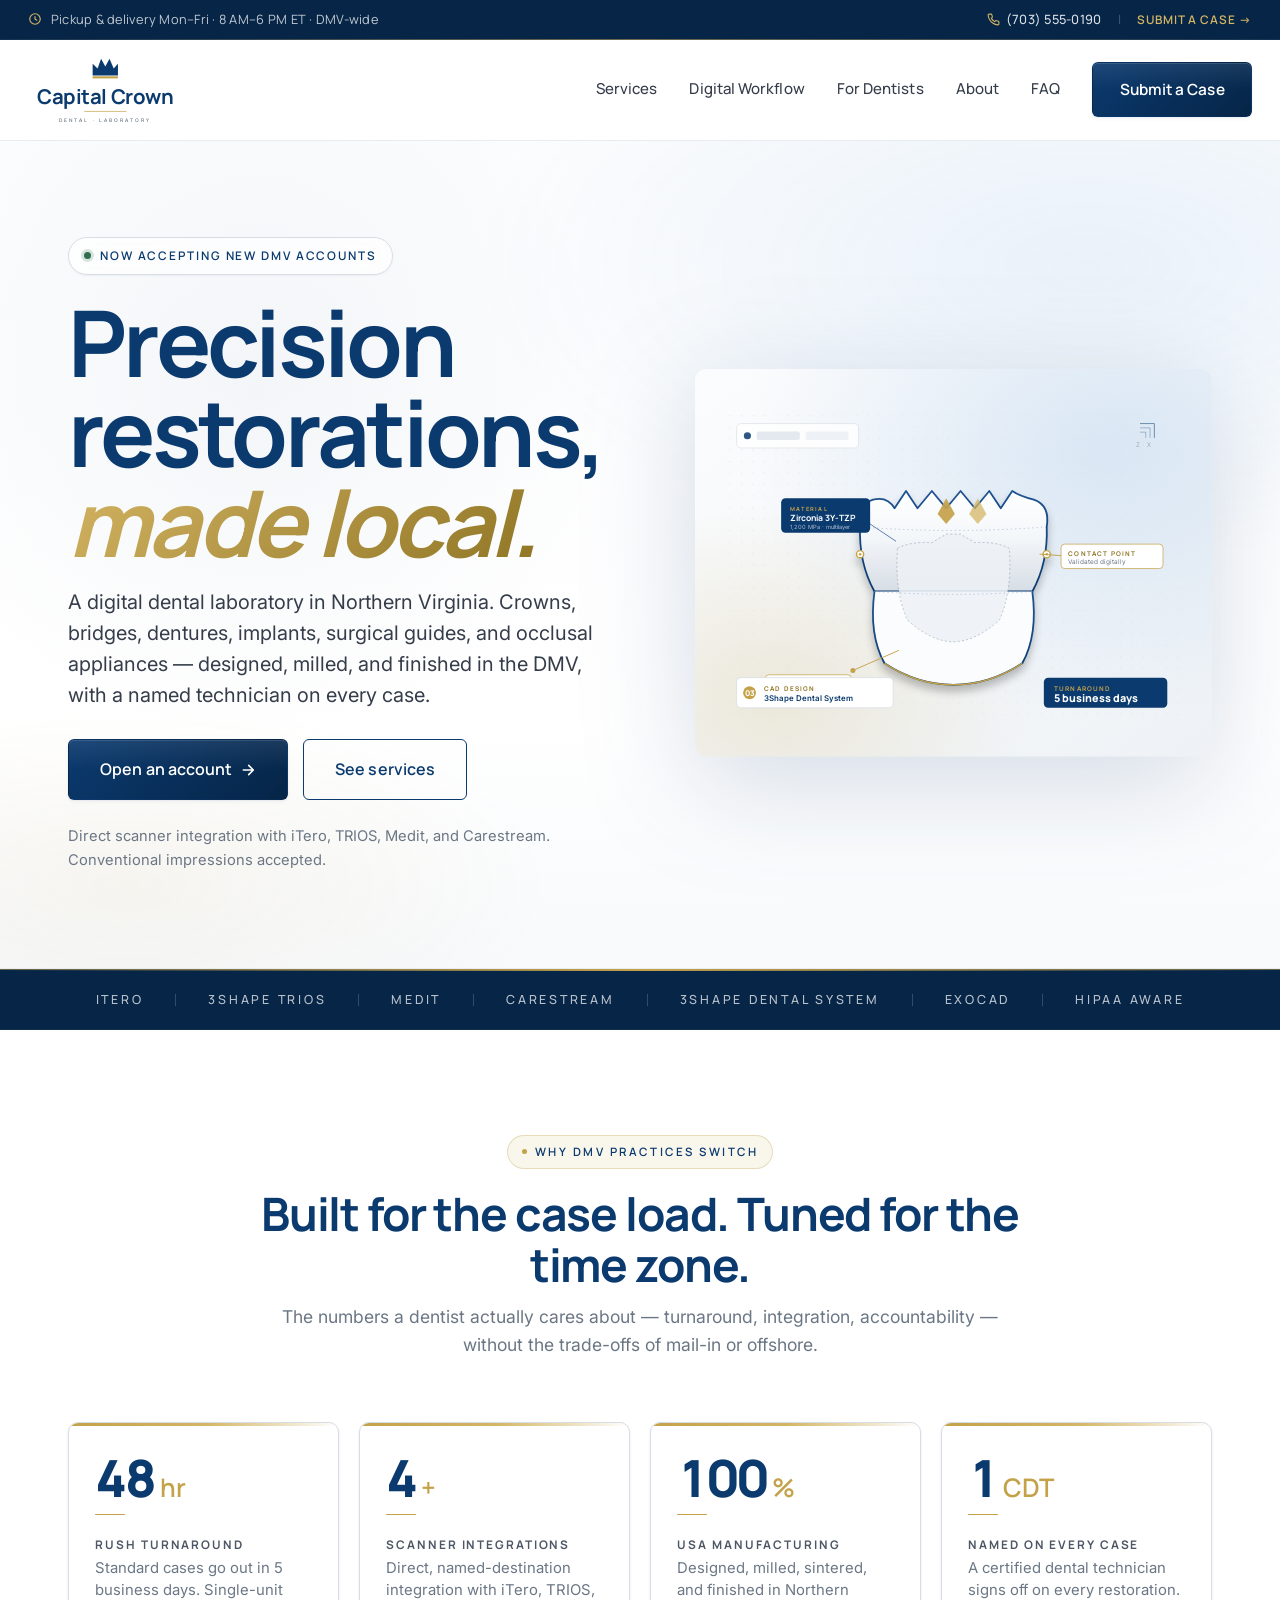
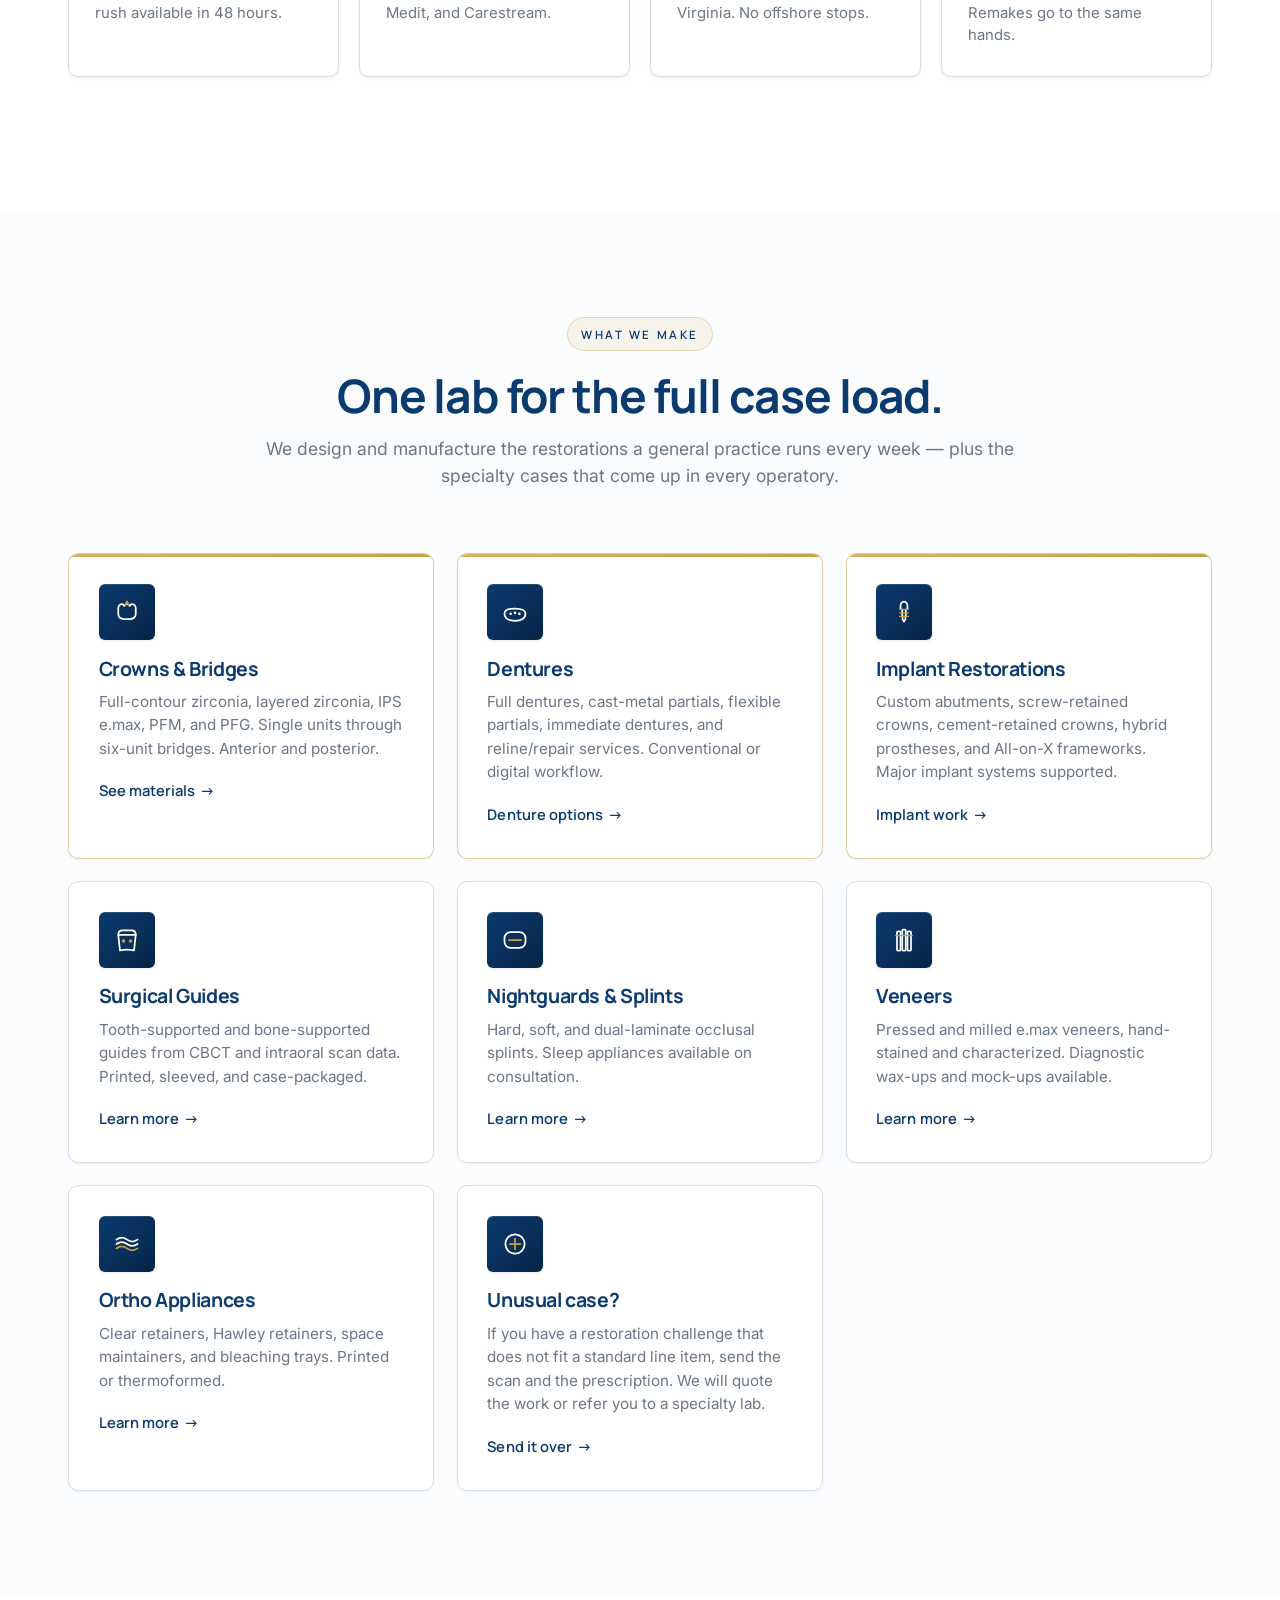
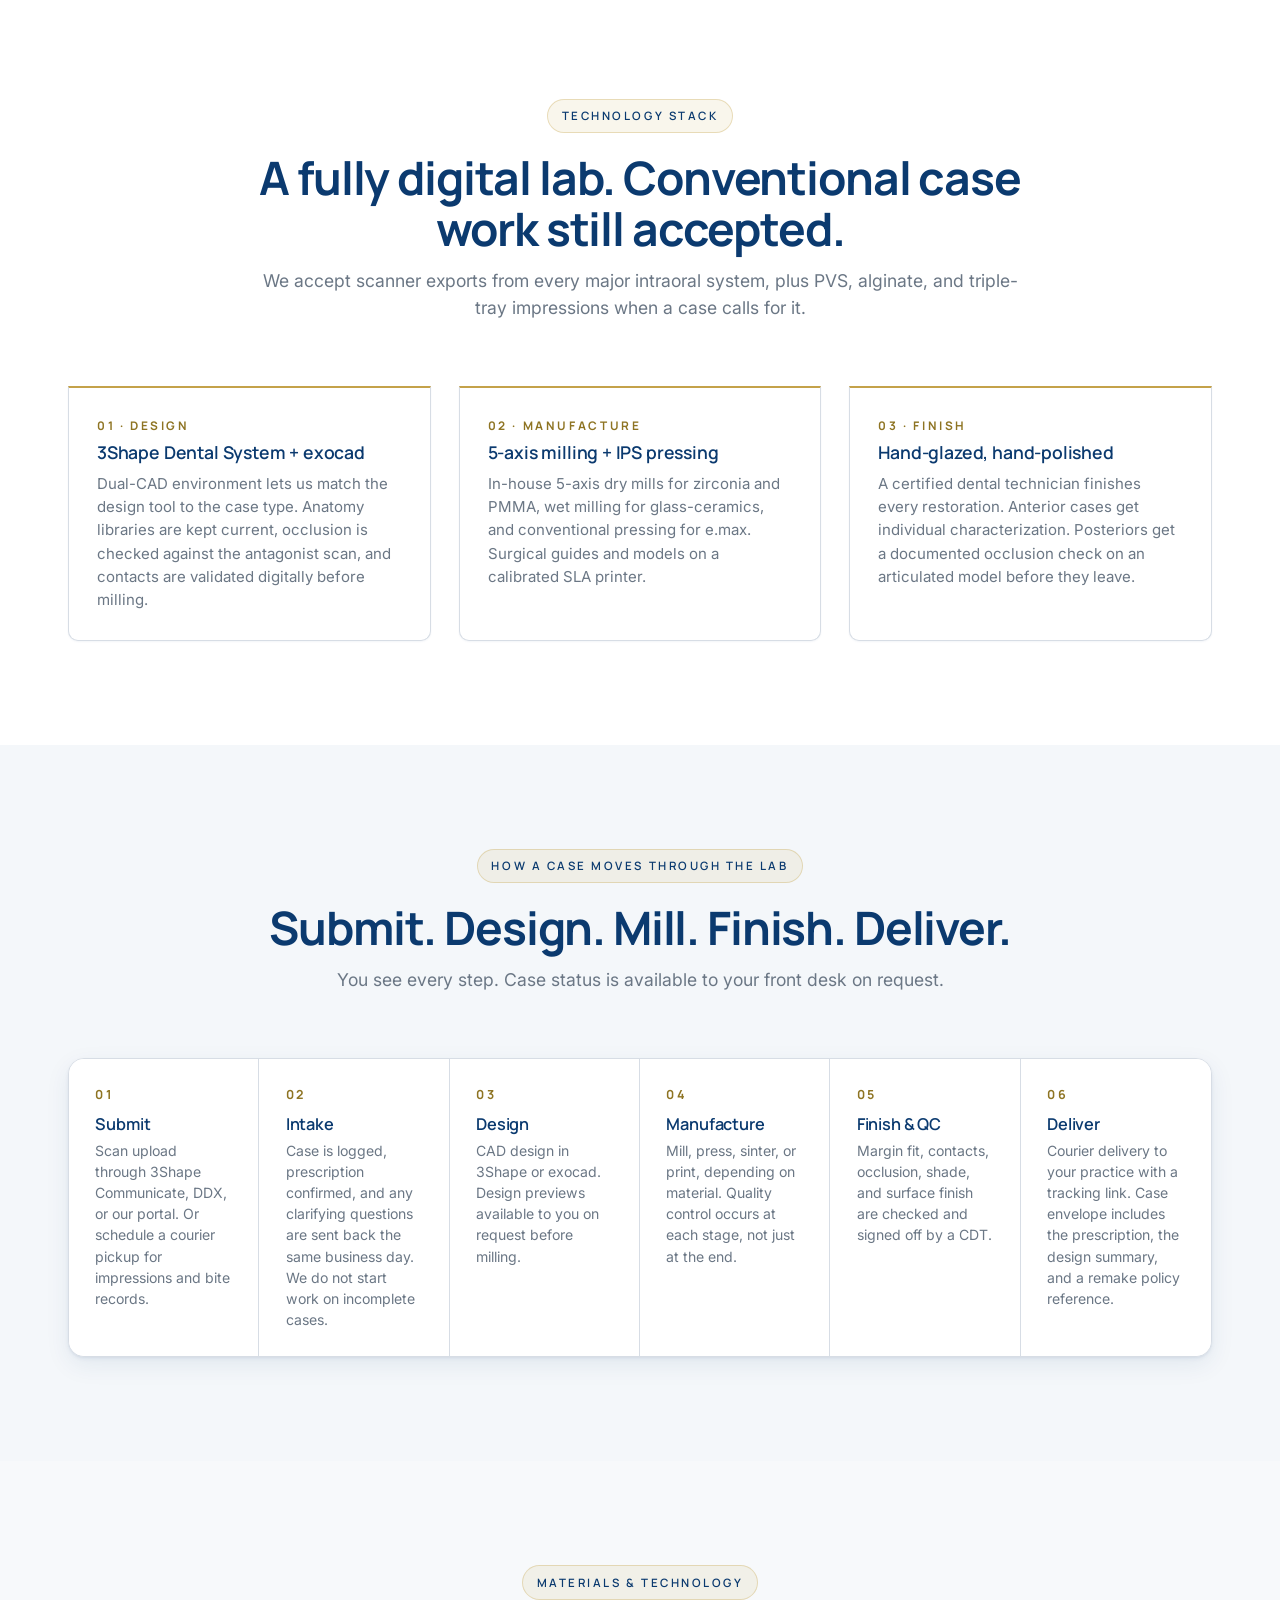
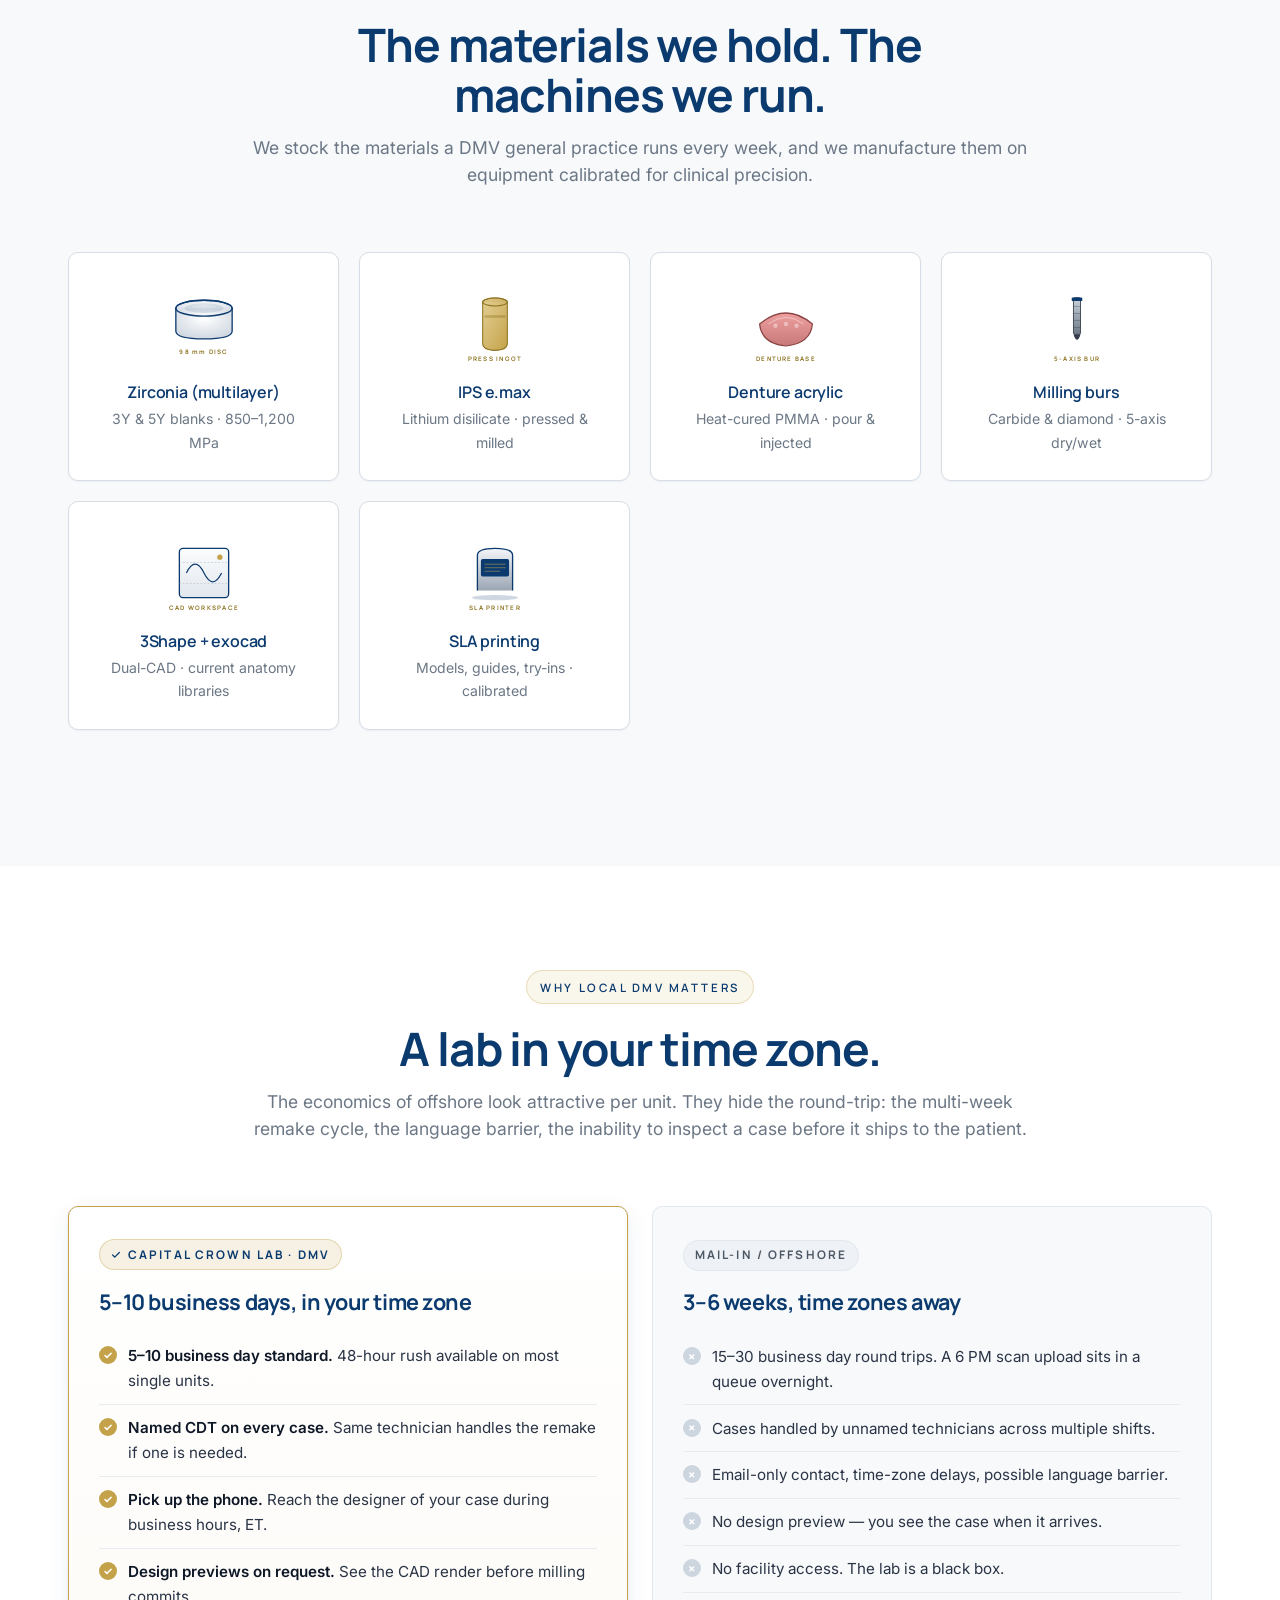
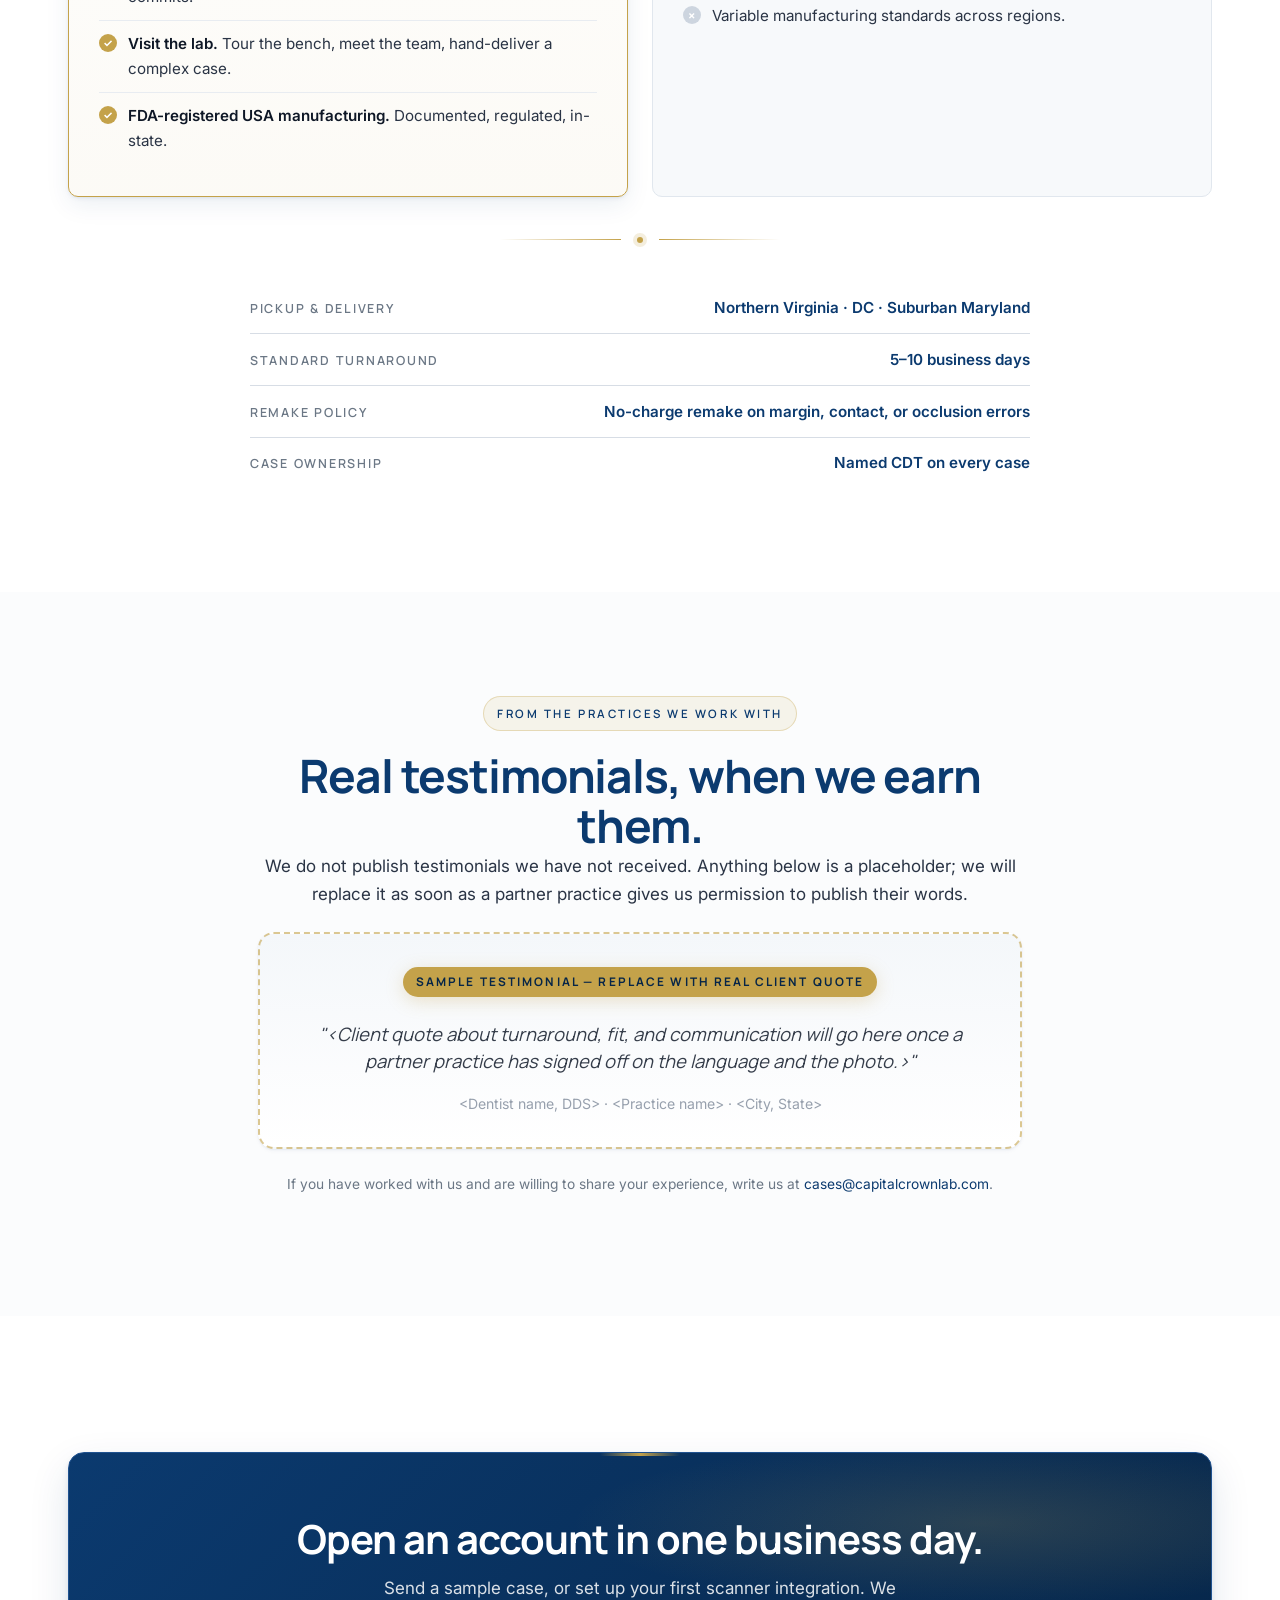
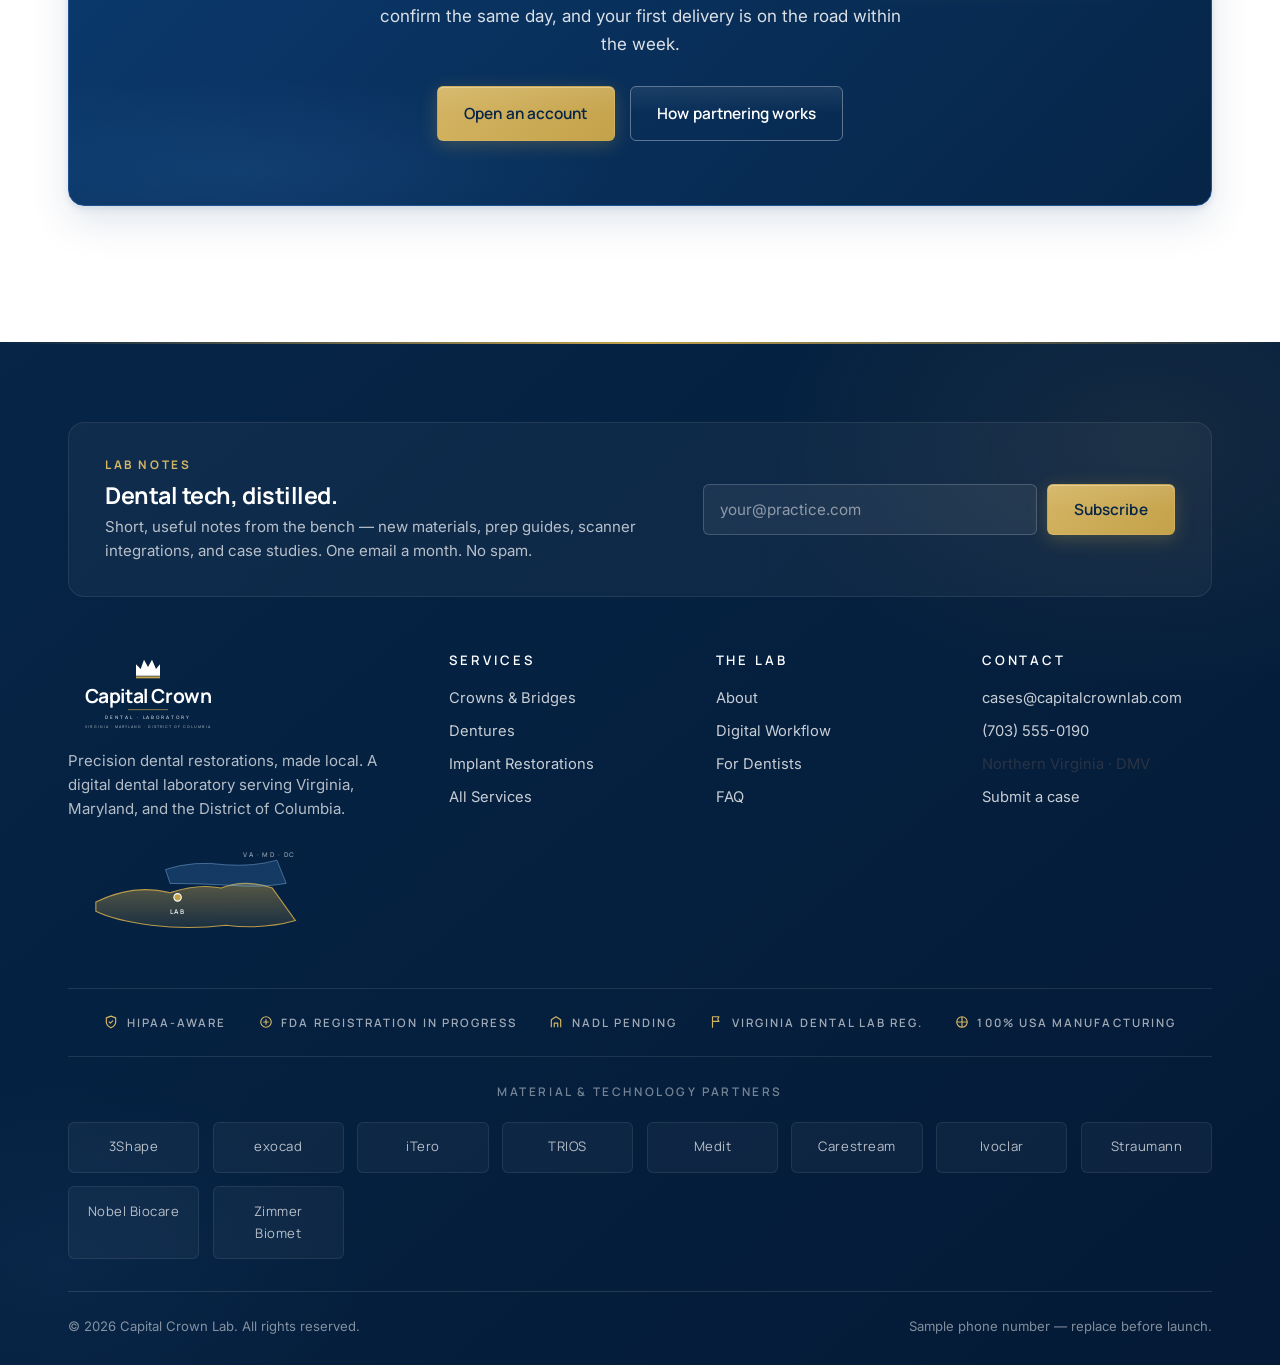
==== index.html @ 7f1afd7e "Add files via upload" ====
<!DOCTYPE html>
<html lang="en">
<head>
  <meta charset="UTF-8" />
  <meta name="viewport" content="width=device-width, initial-scale=1" />
  <title>Capital Crown Lab | Dental Laboratory — Virginia, Maryland, DC</title>
  <meta name="description" content="Capital Crown Lab is a DMV-based digital dental laboratory. Crowns, bridges, dentures, implant restorations, surgical guides, and occlusal appliances for general and specialty practices across Virginia, Maryland, and the District. Local pickup and delivery." />
  <meta name="keywords" content="dental lab Virginia, dental lab Maryland, dental laboratory DC, crown and bridge lab DMV, zirconia crown lab Maryland, dentures lab Virginia, implant restoration lab DC, CAD CAM dental lab Northern Virginia, local dental lab DMV, digital dental lab Bethesda Arlington Alexandria" />
  <meta name="author" content="Capital Crown Lab" />
  <meta name="robots" content="index, follow, max-snippet:-1, max-image-preview:large" />
  <meta name="theme-color" content="#0B3A6F" />
  <link rel="canonical" href="https://capitalcrownlab.com/" />

  <meta property="og:type" content="website" />
  <meta property="og:url" content="https://capitalcrownlab.com/" />
  <meta property="og:site_name" content="Capital Crown Lab" />
  <meta property="og:title" content="Capital Crown Lab — Precision restorations, made local." />
  <meta property="og:description" content="A DMV-based digital dental laboratory for crowns, bridges, dentures, and implant restorations. Direct scanner integration. Local pickup and delivery." />
  <meta property="og:image" content="https://capitalcrownlab.com/images/og-image.jpg" />

  <meta name="twitter:card" content="summary_large_image" />
  <meta name="twitter:title" content="Capital Crown Lab — DMV Digital Dental Laboratory" />
  <meta name="twitter:description" content="Crowns, bridges, dentures, implant restorations. Local pickup and delivery across Virginia, Maryland, and DC." />
  <meta name="twitter:image" content="https://capitalcrownlab.com/images/og-image.jpg" />

  <link rel="icon" type="image/svg+xml" href="data:image/svg+xml,%3Csvg xmlns='http://www.w3.org/2000/svg' viewBox='0 0 64 64'%3E%3Crect width='64' height='64' rx='12' fill='%230B3A6F'/%3E%3Cpath d='M12 44 L12 22 L21 32 L26 12 L32 28 L38 12 L43 32 L52 22 L52 44 Z' fill='%23FFFFFF'/%3E%3Crect x='12' y='46' width='40' height='5' fill='%23C4A24A'/%3E%3C/svg%3E" />

  <link rel="preconnect" href="https://fonts.googleapis.com" />
  <link rel="preconnect" href="https://fonts.gstatic.com" crossorigin />
  <link href="https://fonts.googleapis.com/css2?family=Manrope:wght@500;600;700;800&family=Inter:wght@400;500;600;700&display=swap" rel="stylesheet" />
  <link rel="stylesheet" href="styles.css" />

  <script type="application/ld+json">
  {
    "@context": "https://schema.org",
    "@type": ["MedicalBusiness", "LocalBusiness"],
    "additionalType": "https://schema.org/MedicalBusiness",
    "name": "Capital Crown Lab",
    "alternateName": "Capital Crown Dental Laboratory",
    "image": "https://capitalcrownlab.com/images/logo.png",
    "logo": "https://capitalcrownlab.com/images/logo.png",
    "@id": "https://capitalcrownlab.com/#business",
    "url": "https://capitalcrownlab.com/",
    "telephone": "+1-703-555-0190",
    "email": "cases@capitalcrownlab.com",
    "priceRange": "$$",
    "description": "Capital Crown Lab is a digital dental laboratory serving general and specialty dental practices in Virginia, Maryland, and the District of Columbia. We manufacture crowns, bridges, dentures, implant restorations, surgical guides, and occlusal appliances.",
    "address": {
      "@type": "PostalAddress",
      "addressRegion": "VA",
      "addressLocality": "Northern Virginia",
      "addressCountry": "US"
    },
    "areaServed": [
      { "@type": "State", "name": "Virginia" },
      { "@type": "State", "name": "Maryland" },
      { "@type": "AdministrativeArea", "name": "District of Columbia" }
    ],
    "knowsAbout": [
      "Zirconia crowns","IPS e.max lithium disilicate","PFM crowns","Full dentures","Partial dentures",
      "Implant abutments","Custom implant crowns","Surgical guides","Occlusal splints","Nightguards",
      "Clear retainers","CAD/CAM dental design","Intraoral scanner integration","iTero","TRIOS","Medit","Carestream"
    ]
  }
  </script>
</head>

<body>

<div class="utility-bar">
  <div class="utility-bar-inner">
    <span class="util-left">
      <svg width="14" height="14" viewBox="0 0 24 24" fill="none" aria-hidden="true"><path d="M12 8v4l3 2" stroke="currentColor" stroke-width="2" stroke-linecap="round" stroke-linejoin="round"/><circle cx="12" cy="12" r="9" stroke="currentColor" stroke-width="2"/></svg>
      Pickup &amp; delivery Mon&ndash;Fri &middot; 8 AM&ndash;6 PM ET &middot; DMV-wide
    </span>
    <span class="util-right">
      <a href="tel:+17035550190" class="util-phone" aria-label="Call Capital Crown Lab">
        <svg width="13" height="13" viewBox="0 0 24 24" fill="none" aria-hidden="true"><path d="M22 16.92v3a2 2 0 0 1-2.18 2 19.8 19.8 0 0 1-8.63-3.07 19.5 19.5 0 0 1-6-6 19.8 19.8 0 0 1-3.07-8.67A2 2 0 0 1 4.11 2h3a2 2 0 0 1 2 1.72c.12.95.34 1.88.66 2.78a2 2 0 0 1-.45 2.11L8.09 9.91a16 16 0 0 0 6 6l1.27-1.27a2 2 0 0 1 2.11-.45c.9.32 1.83.54 2.78.66A2 2 0 0 1 22 16.92Z" stroke="currentColor" stroke-width="2" stroke-linecap="round" stroke-linejoin="round"/></svg>
        (703) 555-0190
      </a>
      <span class="util-sep" aria-hidden="true">|</span>
      <a href="contact.html" class="util-cta">Submit a Case &rarr;</a>
    </span>
  </div>
</div>
<header class="site-header" id="site-header">
  <nav class="nav">
    <a href="index.html" class="nav-logo" aria-label="Capital Crown Lab home">
      <svg viewBox="80 18 440 222" aria-hidden="true">
        <g transform="translate(264,32)">
          <path d="M0 56 L0 22 L14 36 L24 8 L36 30 L48 8 L60 36 L72 22 L72 56 Z" fill="#0B3A6F"/>
          <rect x="0" y="58" width="72" height="6" fill="#C4A24A"/>
        </g>
        <text font-family="Manrope, Inter, system-ui, sans-serif" font-weight="700" letter-spacing="-0.02em" fill="#0B3A6F" font-size="58" text-anchor="middle" x="300" y="170">Capital Crown</text>
        <line x1="240" y1="190" x2="360" y2="190" stroke="#C4A24A" stroke-width="2"/>
        <text font-family="Manrope, Inter, system-ui, sans-serif" font-weight="600" letter-spacing="0.42em" fill="#6B7785" font-size="14" text-anchor="middle" x="300" y="220">DENTAL  &middot;  LABORATORY</text>
      </svg>
    </a>
    <button class="nav-toggle" aria-label="Toggle navigation" onclick="document.getElementById('nav-links').classList.toggle('open')">&#9776;</button>
    <div class="nav-links" id="nav-links">
      <a href="services.html">Services</a>
      <a href="digital-workflow.html">Digital Workflow</a>
      <a href="for-dentists.html">For Dentists</a>
      <a href="about.html">About</a>
      <a href="faq.html">FAQ</a>
      <a href="contact.html" class="btn btn-primary">Submit a Case</a>
    </div>
  </nav>
</header>

<!-- =========== HERO =========== -->
<section class="hero">
  <div class="container">
    <div class="hero-grid">
      <div>
        <span class="hero-eyebrow"><span class="dot"></span>NOW ACCEPTING NEW DMV ACCOUNTS</span>
        <h1>Precision restorations, <span class="accent">made local.</span></h1>
        <p class="lede">A digital dental laboratory in Northern Virginia. Crowns, bridges, dentures, implants, surgical guides, and occlusal appliances &mdash; designed, milled, and finished in the DMV, with a named technician on every case.</p>
        <div class="btn-row">
          <a href="contact.html" class="btn btn-primary btn-lg">Open an account
            <svg width="16" height="16" viewBox="0 0 24 24" fill="none" aria-hidden="true"><path d="M5 12h14M13 5l7 7-7 7" stroke="currentColor" stroke-width="2.4" stroke-linecap="round" stroke-linejoin="round"/></svg>
          </a>
          <a href="services.html" class="btn btn-secondary btn-lg">See services</a>
        </div>
        <p class="muted mt-3">Direct scanner integration with iTero, TRIOS, Medit, and Carestream. Conventional impressions accepted.</p>
      </div>
      <div>
        <!-- HERO ILLUSTRATION: stylized dental crown in CAD cross-section -->
        <svg class="hero-illustration" viewBox="0 0 720 540" role="img" aria-label="Digital crown design illustration">
          <defs>
            <linearGradient id="heroBg" x1="0" y1="0" x2="1" y2="1">
              <stop offset="0" stop-color="#FBFCFD"/>
              <stop offset="1" stop-color="#EEF2F6"/>
            </linearGradient>
            <linearGradient id="crownGrad" x1="0" y1="0" x2="0" y2="1">
              <stop offset="0" stop-color="#FFFFFF"/>
              <stop offset="0.45" stop-color="#F4F7FA"/>
              <stop offset="1" stop-color="#D7DDE5"/>
            </linearGradient>
            <linearGradient id="crownEdge" x1="0" y1="0" x2="0" y2="1">
              <stop offset="0" stop-color="#1F5290"/>
              <stop offset="1" stop-color="#0B3A6F"/>
            </linearGradient>
            <linearGradient id="goldRule" x1="0" y1="0" x2="1" y2="0">
              <stop offset="0" stop-color="#C4A24A" stop-opacity="0"/>
              <stop offset="0.3" stop-color="#C4A24A"/>
              <stop offset="0.7" stop-color="#D4B564"/>
              <stop offset="1" stop-color="#C4A24A" stop-opacity="0"/>
            </linearGradient>
            <radialGradient id="bgGlow" cx="0.8" cy="0.2" r="0.7">
              <stop offset="0" stop-color="#4A90D9" stop-opacity="0.16"/>
              <stop offset="1" stop-color="#4A90D9" stop-opacity="0"/>
            </radialGradient>
            <radialGradient id="goldGlow" cx="0.15" cy="0.85" r="0.5">
              <stop offset="0" stop-color="#C4A24A" stop-opacity="0.18"/>
              <stop offset="1" stop-color="#C4A24A" stop-opacity="0"/>
            </radialGradient>
            <pattern id="dotgrid" width="16" height="16" patternUnits="userSpaceOnUse">
              <circle cx="1" cy="1" r="1" fill="#D7DDE5"/>
            </pattern>
            <filter id="softShadow" x="-20%" y="-20%" width="140%" height="140%">
              <feGaussianBlur in="SourceAlpha" stdDeviation="6"/>
              <feOffset dx="0" dy="8" result="offsetblur"/>
              <feComponentTransfer><feFuncA type="linear" slope="0.25"/></feComponentTransfer>
              <feMerge><feMergeNode/><feMergeNode in="SourceGraphic"/></feMerge>
            </filter>
          </defs>

          <!-- background panel -->
          <rect x="0" y="0" width="720" height="540" fill="url(#heroBg)" rx="16"/>
          <rect x="0" y="0" width="720" height="540" fill="url(#bgGlow)" rx="16"/>
          <rect x="0" y="0" width="720" height="540" fill="url(#goldGlow)" rx="16"/>

          <!-- CAD grid backdrop (subtle dot grid in a viewport) -->
          <rect x="40" y="56" width="640" height="428" fill="url(#dotgrid)" opacity="0.55" rx="10"/>

          <!-- top-left tool palette -->
          <g transform="translate(58,76)" opacity="0.85">
            <rect x="0" y="0" width="170" height="34" rx="6" fill="#FFFFFF" stroke="#D7DDE5" stroke-width="1"/>
            <circle cx="15" cy="17" r="5" fill="#0B3A6F"/>
            <rect x="28" y="11" width="60" height="12" rx="3" fill="#E1E7EE"/>
            <rect x="96" y="11" width="60" height="12" rx="3" fill="#EEF2F6"/>
          </g>

          <!-- top-right ruler axes -->
          <g transform="translate(640,76)" opacity="0.6">
            <line x1="0" y1="0" x2="0" y2="20" stroke="#0B3A6F" stroke-width="1.2"/>
            <line x1="-20" y1="0" x2="0" y2="0" stroke="#0B3A6F" stroke-width="1.2"/>
            <line x1="-6" y1="6" x2="-6" y2="20" stroke="#0B3A6F" stroke-width="0.7"/>
            <line x1="-12" y1="12" x2="-12" y2="20" stroke="#0B3A6F" stroke-width="0.7"/>
            <line x1="-6" y1="6" x2="-20" y2="6" stroke="#0B3A6F" stroke-width="0.7"/>
            <line x1="-12" y1="12" x2="-20" y2="12" stroke="#0B3A6F" stroke-width="0.7"/>
            <text x="-26" y="32" font-family="Manrope,Inter,sans-serif" font-size="9" fill="#6B7785" letter-spacing="0.16em">Z &middot; X</text>
          </g>

          <!-- main crown — isometric cross-section -->
          <g transform="translate(360,280)" filter="url(#softShadow)">
            <!-- Crown body — molar in cross-section -->
            <g>
              <!-- Occlusal table (top with cusps) -->
              <path d="M-130 -60 Q-135 -90 -112 -98 Q-92 -103 -82 -86 L-66 -110 L-50 -86 L-30 -110 L-10 -86 L10 -110 L30 -86 L50 -110 L66 -86 L82 -110 Q92 -103 112 -98 Q135 -90 130 -60 Q132 -10 110 30 L-110 30 Q-132 -10 -130 -60 Z"
                    fill="url(#crownGrad)" stroke="url(#crownEdge)" stroke-width="2.5" stroke-linejoin="round"/>
              <!-- Axial walls and pulpal chamber -->
              <path d="M-110 30 Q-118 90 -96 130 Q-50 160 0 160 Q50 160 96 130 Q118 90 110 30"
                    fill="#FBFCFD" stroke="url(#crownEdge)" stroke-width="2.5" stroke-linejoin="round"/>
              <!-- Inner cavity (cement space) -->
              <path d="M-78 -30 Q-82 30 -64 70 Q-30 100 0 100 Q30 100 64 70 Q82 30 78 -30 Q60 -40 30 -38 L10 -50 L-10 -50 L-30 -38 Q-60 -40 -78 -30 Z"
                    fill="#EEF2F6" stroke="#9BA5B4" stroke-width="1" stroke-dasharray="3 3" opacity="0.85"/>
              <!-- gold cusp highlight -->
              <path d="M-22 -78 L-10 -100 L2 -78 L-10 -64 Z" fill="#C4A24A" opacity="0.92"/>
              <path d="M22 -78 L34 -100 L46 -78 L34 -64 Z" fill="#D4B564" opacity="0.75"/>
              <!-- contact-point indicators (left & right) -->
              <circle cx="-130" cy="-22" r="5" fill="#FFFFFF" stroke="#C4A24A" stroke-width="2"/>
              <circle cx="-130" cy="-22" r="1.8" fill="#C4A24A"/>
              <circle cx="130" cy="-22" r="5" fill="#FFFFFF" stroke="#C4A24A" stroke-width="2"/>
              <circle cx="130" cy="-22" r="1.8" fill="#C4A24A"/>
              <!-- margin line (gold, traced around base) -->
              <path d="M-96 130 Q-50 160 0 160 Q50 160 96 130" fill="none" stroke="#C4A24A" stroke-width="2"/>
              <!-- thin internal CAD wireframe -->
              <path d="M-130 -60 Q0 -50 130 -60" fill="none" stroke="#1F5290" stroke-width="0.8" opacity="0.45" stroke-dasharray="2 4"/>
              <path d="M-110 30 Q0 38 110 30" fill="none" stroke="#1F5290" stroke-width="0.8" opacity="0.45" stroke-dasharray="2 4"/>
            </g>
          </g>

          <!-- Annotation: margin line -->
          <g transform="translate(220,420)">
            <line x1="0" y1="0" x2="64" y2="-28" stroke="#C4A24A" stroke-width="1.3"/>
            <circle cx="0" cy="0" r="3.5" fill="#C4A24A"/>
            <rect x="-122" y="6" width="120" height="34" rx="5" fill="#FFFFFF" stroke="#C4A24A" stroke-width="1"/>
            <text x="-112" y="22" font-family="Manrope,Inter,sans-serif" font-size="9" fill="#8E7423" font-weight="700" letter-spacing="0.18em">MARGIN LINE</text>
            <text x="-112" y="34" font-family="Inter,sans-serif" font-size="9" fill="#6B7785">0.5 mm chamfer</text>
          </g>

          <!-- Annotation: contact point -->
          <g transform="translate(510,260)">
            <line x1="0" y1="0" x2="-30" y2="-2" stroke="#C4A24A" stroke-width="1.3"/>
            <rect x="0" y="-16" width="142" height="34" rx="5" fill="#FFFFFF" stroke="#C4A24A" stroke-width="1"/>
            <text x="10" y="0" font-family="Manrope,Inter,sans-serif" font-size="9" fill="#8E7423" font-weight="700" letter-spacing="0.18em">CONTACT POINT</text>
            <text x="10" y="12" font-family="Inter,sans-serif" font-size="9" fill="#6B7785">Validated digitally</text>
          </g>

          <!-- Annotation: material spec -->
          <g transform="translate(120,180)">
            <line x1="100" y1="20" x2="160" y2="60" stroke="#1F5290" stroke-width="1"/>
            <rect x="0" y="0" width="124" height="48" rx="6" fill="#0B3A6F"/>
            <text x="12" y="18" font-family="Manrope,sans-serif" font-size="8" fill="#C4A24A" font-weight="700" letter-spacing="0.22em">MATERIAL</text>
            <text x="12" y="32" font-family="Manrope,sans-serif" font-size="12" fill="#FFFFFF" font-weight="700">Zirconia 3Y-TZP</text>
            <text x="12" y="43" font-family="Inter,sans-serif" font-size="8" fill="rgba(255,255,255,0.65)">1,200 MPa &middot; multilayer</text>
          </g>

          <!-- bottom-left CAD step indicator -->
          <g transform="translate(58,430)">
            <rect x="0" y="0" width="218" height="42" rx="6" fill="#FFFFFF" stroke="#D7DDE5" stroke-width="1"/>
            <circle cx="18" cy="21" r="9" fill="#C4A24A"/>
            <text x="18" y="25" font-family="Manrope,sans-serif" font-size="11" fill="#FFFFFF" font-weight="800" text-anchor="middle">03</text>
            <text x="38" y="18" font-family="Manrope,sans-serif" font-size="9" fill="#8E7423" font-weight="700" letter-spacing="0.18em">CAD DESIGN</text>
            <text x="38" y="32" font-family="Inter,sans-serif" font-size="11" fill="#0B3A6F" font-weight="600">3Shape Dental System</text>
          </g>

          <!-- bottom-right turnaround chip -->
          <g transform="translate(486,430)">
            <rect x="0" y="0" width="172" height="42" rx="6" fill="#0B3A6F"/>
            <text x="14" y="18" font-family="Manrope,sans-serif" font-size="9" fill="#C4A24A" font-weight="700" letter-spacing="0.18em">TURNAROUND</text>
            <text x="14" y="34" font-family="Manrope,sans-serif" font-size="15" fill="#FFFFFF" font-weight="800">5 business days</text>
          </g>

          <!-- top gold rule across hero -->
          <line x1="40" y1="48" x2="680" y2="48" stroke="url(#goldRule)" stroke-width="1.5"/>
        </svg>
      </div>
    </div>
  </div>
</section>

<!-- =========== TRUST BAR (technology stack — not testimonials) =========== -->
<div class="trust-bar">
  <div class="trust-bar-inner">
    <span>iTero</span><span class="divider"></span>
    <span>3Shape TRIOS</span><span class="divider"></span>
    <span>Medit</span><span class="divider"></span>
    <span>Carestream</span><span class="divider"></span>
    <span>3Shape Dental System</span><span class="divider"></span>
    <span>exocad</span><span class="divider"></span>
    <span>HIPAA Aware</span>
  </div>
</div>

<!-- =========== STAT CALLOUTS =========== -->
<section>
  <div class="container">
    <div class="section-head">
      <span class="eyebrow"><span class="dot"></span>Why DMV practices switch</span>
      <h2>Built for the case load. Tuned for the time zone.</h2>
      <p>The numbers a dentist actually cares about &mdash; turnaround, integration, accountability &mdash; without the trade-offs of mail-in or offshore.</p>
    </div>

    <div class="stat-grid">
      <div class="stat-card">
        <span class="stat-num">48<span class="unit">hr</span></span>
        <div class="stat-rule"></div>
        <span class="stat-label">Rush turnaround</span>
        <p>Standard cases go out in 5 business days. Single-unit rush available in 48 hours.</p>
      </div>
      <div class="stat-card">
        <span class="stat-num">4<span class="unit">+</span></span>
        <div class="stat-rule"></div>
        <span class="stat-label">Scanner integrations</span>
        <p>Direct, named-destination integration with iTero, TRIOS, Medit, and Carestream.</p>
      </div>
      <div class="stat-card">
        <span class="stat-num">100<span class="unit">%</span></span>
        <div class="stat-rule"></div>
        <span class="stat-label">USA manufacturing</span>
        <p>Designed, milled, sintered, and finished in Northern Virginia. No offshore stops.</p>
      </div>
      <div class="stat-card">
        <span class="stat-num">1<span class="unit">CDT</span></span>
        <div class="stat-rule"></div>
        <span class="stat-label">Named on every case</span>
        <p>A certified dental technician signs off on every restoration. Remakes go to the same hands.</p>
      </div>
    </div>
  </div>
</section>

<!-- =========== SERVICES PREVIEW =========== -->
<section class="bone">
  <div class="container">
    <div class="section-head">
      <span class="eyebrow">What we make</span>
      <h2>One lab for the full case load.</h2>
      <p>We design and manufacture the restorations a general practice runs every week — plus the specialty cases that come up in every operatory.</p>
    </div>

    <div class="services-grid">
      <article class="service-card featured">
        <div class="service-icon" aria-hidden="true">
          <svg viewBox="0 0 32 32" fill="none"><path d="M6 12c0-3 2-5 4-5 1.5 0 2.3 1 3 2l3-3 3 3c.7-1 1.5-2 3-2 2 0 4 2 4 5v6c0 4-3 6-7 6h-6c-4 0-7-2-7-6v-6Z" stroke="currentColor" stroke-width="2" stroke-linejoin="round"/><path d="M14 8 L16 4 L18 8" stroke="#C4A24A" stroke-width="2" stroke-linecap="round" stroke-linejoin="round"/></svg>
        </div>
        <h3>Crowns &amp; Bridges</h3>
        <p>Full-contour zirconia, layered zirconia, IPS e.max, PFM, and PFG. Single units through six-unit bridges. Anterior and posterior.</p>
        <a href="crowns-bridges.html" class="service-link">See materials <span aria-hidden="true">&rarr;</span></a>
      </article>
      <article class="service-card featured">
        <div class="service-icon" aria-hidden="true">
          <svg viewBox="0 0 32 32" fill="none"><path d="M4 18c0-4 5-6 12-6s12 2 12 6c0 5-5 8-12 8S4 23 4 18Z" stroke="currentColor" stroke-width="2" stroke-linejoin="round"/><circle cx="11" cy="18" r="1.5" fill="currentColor"/><circle cx="16" cy="17" r="1.5" fill="currentColor"/><circle cx="21" cy="18" r="1.5" fill="currentColor"/></svg>
        </div>
        <h3>Dentures</h3>
        <p>Full dentures, cast-metal partials, flexible partials, immediate dentures, and reline/repair services. Conventional or digital workflow.</p>
        <a href="dentures.html" class="service-link">Denture options <span aria-hidden="true">&rarr;</span></a>
      </article>
      <article class="service-card featured">
        <div class="service-icon" aria-hidden="true">
          <svg viewBox="0 0 32 32" fill="none"><path d="M16 4c2 0 4 2 4 5v3l-2 2v6c0 3-1 6-2 7-1-1-2-4-2-7v-6l-2-2V9c0-3 2-5 4-5Z" stroke="currentColor" stroke-width="2" stroke-linejoin="round"/><path d="M11 13h10M11 17h10M11 21h10" stroke="#C4A24A" stroke-width="1.4" stroke-linecap="round"/></svg>
        </div>
        <h3>Implant Restorations</h3>
        <p>Custom abutments, screw-retained crowns, cement-retained crowns, hybrid prostheses, and All-on-X frameworks. Major implant systems supported.</p>
        <a href="implants.html" class="service-link">Implant work <span aria-hidden="true">&rarr;</span></a>
      </article>
      <article class="service-card">
        <div class="service-icon" aria-hidden="true">
          <svg viewBox="0 0 32 32" fill="none"><path d="M6 10h20l-2 18c-4-1-12-1-16 0L6 10Z" stroke="currentColor" stroke-width="2" stroke-linejoin="round"/><circle cx="12" cy="17" r="2" fill="#C4A24A"/><circle cx="20" cy="17" r="2" fill="#C4A24A"/><path d="M6 10c0-3 2-5 5-5h10c3 0 5 2 5 5" stroke="currentColor" stroke-width="2" stroke-linecap="round"/></svg>
        </div>
        <h3>Surgical Guides</h3>
        <p>Tooth-supported and bone-supported guides from CBCT and intraoral scan data. Printed, sleeved, and case-packaged.</p>
        <a href="services.html#guides" class="service-link">Learn more <span aria-hidden="true">&rarr;</span></a>
      </article>
      <article class="service-card">
        <div class="service-icon" aria-hidden="true">
          <svg viewBox="0 0 32 32" fill="none"><path d="M4 14c0-4 3-7 7-7h10c4 0 7 3 7 7v4c0 4-3 7-7 7H11c-4 0-7-3-7-7v-4Z" stroke="currentColor" stroke-width="2"/><path d="M9 16h14" stroke="#C4A24A" stroke-width="2" stroke-linecap="round"/></svg>
        </div>
        <h3>Nightguards &amp; Splints</h3>
        <p>Hard, soft, and dual-laminate occlusal splints. Sleep appliances available on consultation.</p>
        <a href="services.html#splints" class="service-link">Learn more <span aria-hidden="true">&rarr;</span></a>
      </article>
      <article class="service-card">
        <div class="service-icon" aria-hidden="true">
          <svg viewBox="0 0 32 32" fill="none"><rect x="8" y="6" width="4" height="22" rx="1" stroke="currentColor" stroke-width="2"/><rect x="14" y="4" width="4" height="24" rx="1" stroke="currentColor" stroke-width="2"/><rect x="20" y="6" width="4" height="22" rx="1" stroke="currentColor" stroke-width="2"/><line x1="6" y1="11" x2="26" y2="11" stroke="#C4A24A" stroke-width="1.5"/></svg>
        </div>
        <h3>Veneers</h3>
        <p>Pressed and milled e.max veneers, hand-stained and characterized. Diagnostic wax-ups and mock-ups available.</p>
        <a href="services.html#veneers" class="service-link">Learn more <span aria-hidden="true">&rarr;</span></a>
      </article>
      <article class="service-card">
        <div class="service-icon" aria-hidden="true">
          <svg viewBox="0 0 32 32" fill="none"><path d="M4 16c4-3 8-3 12 0s8 3 12 0" stroke="currentColor" stroke-width="2" stroke-linecap="round"/><path d="M4 21c4-3 8-3 12 0s8 3 12 0" stroke="#C4A24A" stroke-width="2" stroke-linecap="round"/><path d="M4 11c4-3 8-3 12 0s8 3 12 0" stroke="currentColor" stroke-width="2" stroke-linecap="round"/></svg>
        </div>
        <h3>Ortho Appliances</h3>
        <p>Clear retainers, Hawley retainers, space maintainers, and bleaching trays. Printed or thermoformed.</p>
        <a href="services.html#ortho" class="service-link">Learn more <span aria-hidden="true">&rarr;</span></a>
      </article>
      <article class="service-card">
        <div class="service-icon" aria-hidden="true">
          <svg viewBox="0 0 32 32" fill="none"><circle cx="16" cy="16" r="11" stroke="currentColor" stroke-width="2"/><path d="M16 10v12M10 16h12" stroke="#C4A24A" stroke-width="2" stroke-linecap="round"/></svg>
        </div>
        <h3>Unusual case?</h3>
        <p>If you have a restoration challenge that does not fit a standard line item, send the scan and the prescription. We will quote the work or refer you to a specialty lab.</p>
        <a href="contact.html" class="service-link">Send it over <span aria-hidden="true">&rarr;</span></a>
      </article>
    </div>
  </div>
</section>

<!-- =========== TECHNOLOGY =========== -->
<section>
  <div class="container">
    <div class="section-head">
      <span class="eyebrow">Technology stack</span>
      <h2>A fully digital lab. Conventional case work still accepted.</h2>
      <p>We accept scanner exports from every major intraoral system, plus PVS, alginate, and triple-tray impressions when a case calls for it.</p>
    </div>

    <div class="grid-3">
      <div class="feature-card">
        <span class="num">01 · DESIGN</span>
        <h4>3Shape Dental System + exocad</h4>
        <p>Dual-CAD environment lets us match the design tool to the case type. Anatomy libraries are kept current, occlusion is checked against the antagonist scan, and contacts are validated digitally before milling.</p>
      </div>
      <div class="feature-card">
        <span class="num">02 · MANUFACTURE</span>
        <h4>5-axis milling + IPS pressing</h4>
        <p>In-house 5-axis dry mills for zirconia and PMMA, wet milling for glass-ceramics, and conventional pressing for e.max. Surgical guides and models on a calibrated SLA printer.</p>
      </div>
      <div class="feature-card">
        <span class="num">03 · FINISH</span>
        <h4>Hand-glazed, hand-polished</h4>
        <p>A certified dental technician finishes every restoration. Anterior cases get individual characterization. Posteriors get a documented occlusion check on an articulated model before they leave.</p>
      </div>
    </div>
  </div>
</section>

<!-- =========== WORKFLOW =========== -->
<section class="mist">
  <div class="container">
    <div class="section-head">
      <span class="eyebrow">How a case moves through the lab</span>
      <h2>Submit. Design. Mill. Finish. Deliver.</h2>
      <p>You see every step. Case status is available to your front desk on request.</p>
    </div>

    <div class="workflow">
      <div class="workflow-step">
        <div class="step-num">01</div>
        <h4>Submit</h4>
        <p>Scan upload through 3Shape Communicate, DDX, or our portal. Or schedule a courier pickup for impressions and bite records.</p>
      </div>
      <div class="workflow-step">
        <div class="step-num">02</div>
        <h4>Intake</h4>
        <p>Case is logged, prescription confirmed, and any clarifying questions are sent back the same business day. We do not start work on incomplete cases.</p>
      </div>
      <div class="workflow-step">
        <div class="step-num">03</div>
        <h4>Design</h4>
        <p>CAD design in 3Shape or exocad. Design previews available to you on request before milling.</p>
      </div>
      <div class="workflow-step">
        <div class="step-num">04</div>
        <h4>Manufacture</h4>
        <p>Mill, press, sinter, or print, depending on material. Quality control occurs at each stage, not just at the end.</p>
      </div>
      <div class="workflow-step">
        <div class="step-num">05</div>
        <h4>Finish & QC</h4>
        <p>Margin fit, contacts, occlusion, shade, and surface finish are checked and signed off by a CDT.</p>
      </div>
      <div class="workflow-step">
        <div class="step-num">06</div>
        <h4>Deliver</h4>
        <p>Courier delivery to your practice with a tracking link. Case envelope includes the prescription, the design summary, and a remake policy reference.</p>
      </div>
    </div>
  </div>
</section>

<!-- =========== MATERIALS / TECHNOLOGY SHOWCASE =========== -->
<section class="gray">
  <div class="container">
    <div class="section-head">
      <span class="eyebrow">Materials &amp; technology</span>
      <h2>The materials we hold. The machines we run.</h2>
      <p>We stock the materials a DMV general practice runs every week, and we manufacture them on equipment calibrated for clinical precision.</p>
    </div>

    <div class="material-grid">
      <div class="material-card">
        <svg viewBox="0 0 100 100" aria-hidden="true">
          <defs>
            <radialGradient id="m1" cx="0.5" cy="0.35" r="0.7"><stop offset="0" stop-color="#FFFFFF"/><stop offset="1" stop-color="#CDD5DF"/></radialGradient>
          </defs>
          <ellipse cx="50" cy="32" rx="32" ry="9" fill="url(#m1)" stroke="#0B3A6F" stroke-width="1.5"/>
          <path d="M18 32 V58 Q18 67 50 67 Q82 67 82 58 V32" fill="url(#m1)" stroke="#0B3A6F" stroke-width="1.5"/>
          <ellipse cx="50" cy="32" rx="32" ry="9" fill="none" stroke="#0B3A6F" stroke-width="1.5"/>
          <ellipse cx="50" cy="32" rx="22" ry="5.5" fill="#0B3A6F" opacity="0.12"/>
          <text x="50" y="84" font-family="Manrope,sans-serif" font-size="7" font-weight="700" fill="#8E7423" text-anchor="middle" letter-spacing="0.2em">98 mm DISC</text>
        </svg>
        <h4>Zirconia (multilayer)</h4>
        <p>3Y &amp; 5Y blanks &middot; 850&ndash;1,200 MPa</p>
      </div>

      <div class="material-card">
        <svg viewBox="0 0 100 100" aria-hidden="true">
          <defs>
            <linearGradient id="m2" x1="0" y1="0" x2="1" y2="1"><stop offset="0" stop-color="#E2CE92"/><stop offset="1" stop-color="#C4A24A"/></linearGradient>
          </defs>
          <ellipse cx="50" cy="25" rx="14" ry="4.5" fill="url(#m2)" stroke="#8E7423" stroke-width="1.2"/>
          <path d="M36 25 V72 Q36 80 50 80 Q64 80 64 72 V25" fill="url(#m2)" stroke="#8E7423" stroke-width="1.2"/>
          <ellipse cx="50" cy="25" rx="14" ry="4.5" fill="none" stroke="#8E7423" stroke-width="1.2"/>
          <rect x="38" y="40" width="24" height="3" fill="#8E7423" opacity="0.4" rx="1"/>
          <text x="50" y="92" font-family="Manrope,sans-serif" font-size="7" font-weight="700" fill="#8E7423" text-anchor="middle" letter-spacing="0.2em">PRESS INGOT</text>
        </svg>
        <h4>IPS e.max</h4>
        <p>Lithium disilicate &middot; pressed &amp; milled</p>
      </div>

      <div class="material-card">
        <svg viewBox="0 0 100 100" aria-hidden="true">
          <defs>
            <linearGradient id="m3" x1="0" y1="0" x2="0" y2="1"><stop offset="0" stop-color="#EE9F9F"/><stop offset="1" stop-color="#C77878"/></linearGradient>
          </defs>
          <path d="M20 50 Q50 25 80 50 Q78 72 50 75 Q22 72 20 50 Z" fill="url(#m3)" stroke="#8B4444" stroke-width="1.4"/>
          <path d="M30 50 Q50 35 70 50" fill="none" stroke="#FFFFFF" stroke-width="0.8" opacity="0.6"/>
          <circle cx="38" cy="52" r="2.5" fill="#FFFFFF" opacity="0.4"/>
          <circle cx="50" cy="50" r="2.5" fill="#FFFFFF" opacity="0.4"/>
          <circle cx="62" cy="52" r="2.5" fill="#FFFFFF" opacity="0.4"/>
          <text x="50" y="92" font-family="Manrope,sans-serif" font-size="7" font-weight="700" fill="#8E7423" text-anchor="middle" letter-spacing="0.2em">DENTURE BASE</text>
        </svg>
        <h4>Denture acrylic</h4>
        <p>Heat-cured PMMA &middot; pour &amp; injected</p>
      </div>

      <div class="material-card">
        <svg viewBox="0 0 100 100" aria-hidden="true">
          <defs>
            <linearGradient id="m4" x1="0" y1="0" x2="0" y2="1"><stop offset="0" stop-color="#CDD5DF"/><stop offset="1" stop-color="#6B7785"/></linearGradient>
          </defs>
          <g transform="translate(50,52)">
            <rect x="-4" y="-32" width="8" height="42" rx="2" fill="url(#m4)" stroke="#353D4A" stroke-width="1"/>
            <path d="M-4 10 Q0 22 4 10 Z" fill="#353D4A"/>
            <rect x="-6" y="-32" width="12" height="4" rx="1" fill="#0B3A6F"/>
            <line x1="-4" y1="-22" x2="4" y2="-22" stroke="#353D4A" stroke-width="0.4"/>
            <line x1="-4" y1="-14" x2="4" y2="-14" stroke="#353D4A" stroke-width="0.4"/>
            <line x1="-4" y1="-6" x2="4" y2="-6" stroke="#353D4A" stroke-width="0.4"/>
            <line x1="-4" y1="2" x2="4" y2="2" stroke="#353D4A" stroke-width="0.4"/>
          </g>
          <text x="50" y="92" font-family="Manrope,sans-serif" font-size="7" font-weight="700" fill="#8E7423" text-anchor="middle" letter-spacing="0.2em">5-AXIS BUR</text>
        </svg>
        <h4>Milling burs</h4>
        <p>Carbide &amp; diamond &middot; 5-axis dry/wet</p>
      </div>

      <div class="material-card">
        <svg viewBox="0 0 100 100" aria-hidden="true">
          <defs>
            <linearGradient id="m5" x1="0" y1="0" x2="0" y2="1"><stop offset="0" stop-color="#FBFCFD"/><stop offset="1" stop-color="#E1E7EE"/></linearGradient>
          </defs>
          <rect x="22" y="22" width="56" height="56" rx="4" fill="url(#m5)" stroke="#0B3A6F" stroke-width="1.5"/>
          <path d="M30 50 Q40 30 50 50 Q60 70 70 50" fill="none" stroke="#0B3A6F" stroke-width="1.4"/>
          <line x1="22" y1="38" x2="78" y2="38" stroke="#9BA5B4" stroke-width="0.5" stroke-dasharray="2 2"/>
          <line x1="22" y1="62" x2="78" y2="62" stroke="#9BA5B4" stroke-width="0.5" stroke-dasharray="2 2"/>
          <circle cx="68" cy="32" r="3" fill="#C4A24A"/>
          <text x="50" y="92" font-family="Manrope,sans-serif" font-size="7" font-weight="700" fill="#8E7423" text-anchor="middle" letter-spacing="0.2em">CAD WORKSPACE</text>
        </svg>
        <h4>3Shape + exocad</h4>
        <p>Dual-CAD &middot; current anatomy libraries</p>
      </div>

      <div class="material-card">
        <svg viewBox="0 0 100 100" aria-hidden="true">
          <defs>
            <linearGradient id="m6" x1="0" y1="0" x2="0" y2="1"><stop offset="0" stop-color="#F4F7FA"/><stop offset="1" stop-color="#9BA5B4"/></linearGradient>
          </defs>
          <ellipse cx="50" cy="78" rx="26" ry="3" fill="#0B3A6F" opacity="0.2"/>
          <path d="M30 70 L30 30 Q30 22 50 22 Q70 22 70 30 L70 70" fill="url(#m6)" stroke="#0B3A6F" stroke-width="1.5"/>
          <rect x="34" y="34" width="32" height="20" rx="2" fill="#0B3A6F"/>
          <line x1="38" y1="40" x2="62" y2="40" stroke="#C4A24A" stroke-width="0.6"/>
          <line x1="38" y1="44" x2="62" y2="44" stroke="#C4A24A" stroke-width="0.6"/>
          <line x1="38" y1="48" x2="56" y2="48" stroke="#C4A24A" stroke-width="0.6"/>
          <text x="50" y="92" font-family="Manrope,sans-serif" font-size="7" font-weight="700" fill="#8E7423" text-anchor="middle" letter-spacing="0.2em">SLA PRINTER</text>
        </svg>
        <h4>SLA printing</h4>
        <p>Models, guides, try-ins &middot; calibrated</p>
      </div>
    </div>
  </div>
</section>

<!-- =========== WHY LOCAL DMV =========== -->
<section>
  <div class="container">
    <div class="section-head">
      <span class="eyebrow">Why local DMV matters</span>
      <h2>A lab in your time zone.</h2>
      <p>The economics of offshore look attractive per unit. They hide the round-trip: the multi-week remake cycle, the language barrier, the inability to inspect a case before it ships to the patient.</p>
    </div>

    <div class="compare-grid">
      <div class="compare-card local">
        <span class="compare-label"><svg width="10" height="10" viewBox="0 0 24 24" fill="none" aria-hidden="true"><path d="M20 6 9 17l-5-5" stroke="currentColor" stroke-width="3" stroke-linecap="round" stroke-linejoin="round"/></svg>Capital Crown Lab &middot; DMV</span>
        <h3>5&ndash;10 business days, in your time zone</h3>
        <ul class="compare-list">
          <li><span class="check">&#10003;</span><span><strong>5&ndash;10 business day standard.</strong> 48-hour rush available on most single units.</span></li>
          <li><span class="check">&#10003;</span><span><strong>Named CDT on every case.</strong> Same technician handles the remake if one is needed.</span></li>
          <li><span class="check">&#10003;</span><span><strong>Pick up the phone.</strong> Reach the designer of your case during business hours, ET.</span></li>
          <li><span class="check">&#10003;</span><span><strong>Design previews on request.</strong> See the CAD render before milling commits.</span></li>
          <li><span class="check">&#10003;</span><span><strong>Visit the lab.</strong> Tour the bench, meet the team, hand-deliver a complex case.</span></li>
          <li><span class="check">&#10003;</span><span><strong>FDA-registered USA manufacturing.</strong> Documented, regulated, in-state.</span></li>
        </ul>
      </div>

      <div class="compare-card offshore">
        <span class="compare-label">Mail-in / offshore</span>
        <h3>3&ndash;6 weeks, time zones away</h3>
        <ul class="compare-list">
          <li><span class="check">&times;</span><span>15&ndash;30 business day round trips. A 6 PM scan upload sits in a queue overnight.</span></li>
          <li><span class="check">&times;</span><span>Cases handled by unnamed technicians across multiple shifts.</span></li>
          <li><span class="check">&times;</span><span>Email-only contact, time-zone delays, possible language barrier.</span></li>
          <li><span class="check">&times;</span><span>No design preview &mdash; you see the case when it arrives.</span></li>
          <li><span class="check">&times;</span><span>No facility access. The lab is a black box.</span></li>
          <li><span class="check">&times;</span><span>Variable manufacturing standards across regions.</span></li>
        </ul>
      </div>
    </div>

    <div class="ornament" aria-hidden="true"><span class="dot"></span></div>

    <ul class="spec-list" style="max-width:780px; margin:0 auto;">
      <li><span class="label">Pickup &amp; delivery</span><span class="value">Northern Virginia &middot; DC &middot; Suburban Maryland</span></li>
      <li><span class="label">Standard turnaround</span><span class="value">5&ndash;10 business days</span></li>
      <li><span class="label">Remake policy</span><span class="value">No-charge remake on margin, contact, or occlusion errors</span></li>
      <li><span class="label">Case ownership</span><span class="value">Named CDT on every case</span></li>
    </ul>
  </div>
</section>

<!-- =========== TESTIMONIAL PLACEHOLDER =========== -->
<section class="bone">
  <div class="container container-narrow text-center">
    <span class="eyebrow">From the practices we work with</span>
    <h2>Real testimonials, when we earn them.</h2>
    <p>We do not publish testimonials we have not received. Anything below is a placeholder; we will replace it as soon as a partner practice gives us permission to publish their words.</p>

    <div class="testimonial-placeholder mt-3">
      <span class="tag">Sample testimonial — replace with real client quote</span>
      <blockquote>"&lt;Client quote about turnaround, fit, and communication will go here once a partner practice has signed off on the language and the photo.&gt;"</blockquote>
      <cite>&lt;Dentist name, DDS&gt; · &lt;Practice name&gt; · &lt;City, State&gt;</cite>
    </div>

    <p class="muted mt-3" style="font-size:.86rem;">If you have worked with us and are willing to share your experience, write us at <a href="mailto:cases@capitalcrownlab.com">cases@capitalcrownlab.com</a>.</p>
  </div>
</section>

<!-- =========== CTA =========== -->
<section>
  <div class="container">
    <div class="cta-band">
      <h2>Open an account in one business day.</h2>
      <p>Send a sample case, or set up your first scanner integration. We confirm the same day, and your first delivery is on the road within the week.</p>
      <div class="btn-row">
        <a href="contact.html" class="btn btn-gold">Open an account</a>
        <a href="for-dentists.html" class="btn btn-ghost">How partnering works</a>
      </div>
    </div>
  </div>
</section>

<!-- =========== FOOTER =========== -->
<footer class="site-footer">
  <div class="container">

    <div class="footer-newsletter">
      <div>
        <span class="news-eyebrow">Lab Notes</span>
        <h3>Dental tech, distilled.</h3>
        <p>Short, useful notes from the bench &mdash; new materials, prep guides, scanner integrations, and case studies. One email a month. No spam.</p>
      </div>
      <form action="https://api.web3forms.com/submit" method="POST" aria-label="Newsletter signup">
        <input type="hidden" name="access_key" value="REPLACE_WITH_WEB3FORMS_KEY"/>
        <input type="hidden" name="subject" value="Lab Notes newsletter signup"/>
        <input type="checkbox" name="botcheck" style="display:none;"/>
        <input type="email" name="email" placeholder="your@practice.com" aria-label="Email address" required/>
        <button type="submit" class="btn btn-gold">Subscribe</button>
      </form>
    </div>

    <div class="footer-grid">
      <div class="footer-brand">
        <div class="brand-mark">
          <svg viewBox="60 20 480 240" aria-hidden="true">
            <g transform="translate(264,32)">
              <path d="M0 56 L0 22 L14 36 L24 8 L36 30 L48 8 L60 36 L72 22 L72 56 Z" fill="#FFFFFF"/>
              <rect x="0" y="58" width="72" height="6" fill="#C4A24A"/>
            </g>
            <text font-family="Manrope, Inter, system-ui, sans-serif" font-weight="700" letter-spacing="-0.02em" fill="#FFFFFF" font-size="58" text-anchor="middle" x="300" y="170">Capital Crown</text>
            <line x1="240" y1="190" x2="360" y2="190" stroke="#C4A24A" stroke-width="2"/>
            <text font-family="Manrope, Inter, system-ui, sans-serif" font-weight="600" letter-spacing="0.42em" fill="rgba(255,255,255,0.75)" font-size="14" text-anchor="middle" x="300" y="218">DENTAL  &middot;  LABORATORY</text>
            <text font-family="Manrope, Inter, system-ui, sans-serif" font-weight="600" letter-spacing="0.28em" fill="rgba(255,255,255,0.55)" font-size="11" text-anchor="middle" x="300" y="244">VIRGINIA  &middot;  MARYLAND  &middot;  DISTRICT OF COLUMBIA</text>
          </svg>
        </div>
        <p>Precision dental restorations, made local. A digital dental laboratory serving Virginia, Maryland, and the District of Columbia.</p>
        <!-- DMV service area mini map -->
        <svg viewBox="0 0 280 110" aria-label="DMV service area" style="margin-top:1rem; width:100%; max-width:260px; height:auto; display:block;">
          <defs>
            <linearGradient id="dmvfill" x1="0" y1="0" x2="0" y2="1">
              <stop offset="0" stop-color="#C4A24A" stop-opacity="0.45"/>
              <stop offset="1" stop-color="#C4A24A" stop-opacity="0.12"/>
            </linearGradient>
          </defs>
          <!-- Stylized DMV outline (VA + MD + DC composite) -->
          <path d="M30 70 Q70 50 110 60 Q140 50 165 55 Q190 45 220 55 L245 90 Q210 100 170 95 Q130 100 90 95 Q50 90 30 80 Z" fill="url(#dmvfill)" stroke="#C4A24A" stroke-width="1.2" opacity="0.95"/>
          <path d="M105 35 Q135 25 170 30 Q200 32 225 25 L235 50 Q205 55 175 52 Q140 50 110 50 Z" fill="rgba(74,144,217,0.22)" stroke="rgba(127,179,229,0.5)" stroke-width="1"/>
          <circle cx="118" cy="65" r="4" fill="#C4A24A" stroke="#FFFFFF" stroke-width="1.2"/>
          <text x="118" y="83" font-family="Manrope, sans-serif" font-size="7" font-weight="700" fill="rgba(255,255,255,0.85)" text-anchor="middle" letter-spacing="0.18em">LAB</text>
          <text x="245" y="22" font-family="Manrope, sans-serif" font-size="7" font-weight="600" fill="rgba(255,255,255,0.55)" text-anchor="end" letter-spacing="0.22em">VA &middot; MD &middot; DC</text>
        </svg>
      </div>
      <div class="footer-col">
        <h4>Services</h4>
        <ul>
          <li><a href="crowns-bridges.html">Crowns &amp; Bridges</a></li>
          <li><a href="dentures.html">Dentures</a></li>
          <li><a href="implants.html">Implant Restorations</a></li>
          <li><a href="services.html">All Services</a></li>
        </ul>
      </div>
      <div class="footer-col">
        <h4>The Lab</h4>
        <ul>
          <li><a href="about.html">About</a></li>
          <li><a href="digital-workflow.html">Digital Workflow</a></li>
          <li><a href="for-dentists.html">For Dentists</a></li>
          <li><a href="faq.html">FAQ</a></li>
        </ul>
      </div>
      <div class="footer-col">
        <h4>Contact</h4>
        <ul>
          <li><a href="mailto:cases@capitalcrownlab.com">cases@capitalcrownlab.com</a></li>
          <li><a href="tel:+17035550190">(703) 555-0190</a></li>
          <li>Northern Virginia &middot; DMV</li>
          <li><a href="contact.html">Submit a case</a></li>
        </ul>
      </div>
    </div>

    <div class="cert-row" aria-label="Certifications and compliance">
      <span class="cert-badge"><svg width="14" height="14" viewBox="0 0 24 24" fill="none" aria-hidden="true"><path d="M12 22s8-4 8-10V5l-8-3-8 3v7c0 6 8 10 8 10Z" stroke="currentColor" stroke-width="2" stroke-linejoin="round"/><path d="m9 12 2 2 4-4" stroke="currentColor" stroke-width="2" stroke-linecap="round" stroke-linejoin="round"/></svg>HIPAA-aware</span>
      <span class="cert-badge"><svg width="14" height="14" viewBox="0 0 24 24" fill="none" aria-hidden="true"><circle cx="12" cy="12" r="9" stroke="currentColor" stroke-width="2"/><path d="M8 12h8M12 8v8" stroke="currentColor" stroke-width="2" stroke-linecap="round"/></svg>FDA registration in progress</span>
      <span class="cert-badge"><svg width="14" height="14" viewBox="0 0 24 24" fill="none" aria-hidden="true"><path d="M4 21V8l8-5 8 5v13M9 21v-7h6v7" stroke="currentColor" stroke-width="2" stroke-linejoin="round"/></svg>NADL pending</span>
      <span class="cert-badge"><svg width="14" height="14" viewBox="0 0 24 24" fill="none" aria-hidden="true"><path d="M6 3v18M6 3h11l-2 4 2 4H6" stroke="currentColor" stroke-width="2" stroke-linecap="round" stroke-linejoin="round"/></svg>Virginia dental lab reg.</span>
      <span class="cert-badge"><svg width="14" height="14" viewBox="0 0 24 24" fill="none" aria-hidden="true"><path d="M3 12a9 9 0 1 0 18 0 9 9 0 0 0-18 0Zm9-9v18M3 12h18" stroke="currentColor" stroke-width="2"/></svg>100% USA manufacturing</span>
    </div>

    <div>
      <h4 style="text-align:center; color:rgba(255,255,255,0.45); font-size:0.74rem; margin-bottom:1rem;">Material &amp; technology partners</h4>
      <div class="partner-grid">
        <span class="partner-tile">3Shape</span>
        <span class="partner-tile">exocad</span>
        <span class="partner-tile">iTero</span>
        <span class="partner-tile">TRIOS</span>
        <span class="partner-tile">Medit</span>
        <span class="partner-tile">Carestream</span>
        <span class="partner-tile">Ivoclar</span>
        <span class="partner-tile">Straumann</span>
        <span class="partner-tile">Nobel Biocare</span>
        <span class="partner-tile">Zimmer Biomet</span>
      </div>
    </div>

    <div class="footer-bottom">
      <span>&copy; 2026 Capital Crown Lab. All rights reserved.</span>
      <span>Sample phone number &mdash; replace before launch.</span>
    </div>
  </div>
</footer>

<script>
  // Sticky header scroll polish
  (function() {
    var h = document.getElementById('site-header');
    if (!h) return;
    function onScroll() {
      if (window.scrollY > 8) h.classList.add('scrolled');
      else h.classList.remove('scrolled');
    }
    window.addEventListener('scroll', onScroll, { passive: true });
    onScroll();
  })();
</script>

</body>
</html>
---- styles.css ----
/* =========================================================
   Capital Crown Lab — premium clinical design system
   Palette: deep navy + warm gold + cool gray scale
   Type: Manrope (display) + Inter (UI/body)
   References: Stripe polish, Allbirds whitespace, medical-device editorial
   ========================================================= */

:root {
  /* Brand colors */
  --navy:        #0B3A6F;
  --navy-deep:   #062547;
  --navy-soft:   #1F5290;
  --navy-ink:    #041A36;
  --sky:         #4A90D9;
  --sky-soft:    #7FB3E5;

  --gold:        #C4A24A;
  --gold-soft:   #E2CE92;
  --gold-deep:   #8E7423;
  --gold-warm:   #D4B564;

  /* Cool gray scale */
  --gray-50:     #F7F9FB;
  --gray-100:    #EEF2F6;
  --gray-200:    #E1E7EE;
  --gray-300:    #CDD5DF;
  --gray-400:    #9BA5B4;
  --gray-500:    #6B7785;
  --gray-600:    #4D5765;
  --gray-700:    #353D4A;
  --gray-800:    #1F2630;
  --gray-900:    #0E1726;

  /* Semantic */
  --ink:         #0E1726;
  --graphite:    #2A3445;
  --gray:        #6B7785;
  --gray-soft:   #97A0AD;
  --mist:        #E9EEF4;
  --mist-soft:   #F4F7FA;
  --line:        #D7DDE5;
  --line-soft:   #E8ECF1;
  --white:       #FFFFFF;
  --bone:        #FBFCFD;
  --success:     #2F6E4F;

  /* Gradients */
  --grad-navy:        linear-gradient(135deg, #0B3A6F 0%, #062547 100%);
  --grad-navy-deep:   linear-gradient(140deg, #062547 0%, #041A36 100%);
  --grad-navy-radial: radial-gradient(ellipse at top right, rgba(74,144,217,0.12), transparent 55%), radial-gradient(ellipse at bottom left, rgba(196,162,74,0.08), transparent 50%), linear-gradient(180deg, #062547 0%, #0B3A6F 60%, #062547 100%);
  --grad-bone:        linear-gradient(180deg, #FBFCFD 0%, #F4F7FA 100%);
  --grad-hero:        radial-gradient(ellipse 80% 60% at 85% 15%, rgba(74,144,217,0.10), transparent 60%), radial-gradient(ellipse 60% 40% at 10% 90%, rgba(196,162,74,0.07), transparent 55%), linear-gradient(180deg, var(--bone) 0%, var(--white) 70%, var(--gray-50) 100%);
  --grad-gold-rule:   linear-gradient(90deg, transparent, var(--gold) 20%, var(--gold) 80%, transparent);

  /* Multi-layer shadows */
  --shadow-xs:   0 1px 2px rgba(11, 58, 111, 0.05);
  --shadow-sm:   0 1px 2px rgba(11, 58, 111, 0.06), 0 2px 4px rgba(11, 58, 111, 0.04);
  --shadow-md:   0 2px 4px rgba(11, 58, 111, 0.05), 0 8px 24px rgba(11, 58, 111, 0.08), 0 1px 2px rgba(11, 58, 111, 0.04);
  --shadow-lg:   0 4px 8px rgba(11, 58, 111, 0.06), 0 16px 40px rgba(11, 58, 111, 0.12), 0 2px 4px rgba(11, 58, 111, 0.05);
  --shadow-xl:   0 8px 16px rgba(11, 58, 111, 0.08), 0 32px 80px rgba(11, 58, 111, 0.18), 0 4px 8px rgba(11, 58, 111, 0.06);
  --shadow-gold: 0 4px 18px rgba(196, 162, 74, 0.28);
  --shadow-card-hover: 0 4px 8px rgba(11, 58, 111, 0.08), 0 24px 56px rgba(11, 58, 111, 0.14), 0 2px 4px rgba(11, 58, 111, 0.06);
  --shadow-inset: inset 0 1px 0 rgba(255,255,255,0.06);

  /* Radii */
  --r-xs: 3px;
  --r-sm: 6px;
  --r-md: 10px;
  --r-lg: 16px;
  --r-xl: 24px;
  --r-2xl: 32px;

  /* Motion */
  --ease-out:  cubic-bezier(0.2, 0.7, 0.2, 1);
  --ease-spring: cubic-bezier(0.34, 1.32, 0.64, 1);
}

* { box-sizing: border-box; margin: 0; padding: 0; }
html { scroll-behavior: smooth; }
body {
  font-family: 'Inter', system-ui, -apple-system, sans-serif;
  font-size: 17px;
  line-height: 1.65;
  color: var(--graphite);
  background: var(--white);
  -webkit-font-smoothing: antialiased;
  -moz-osx-font-smoothing: grayscale;
  text-rendering: optimizeLegibility;
}

h1, h2, h3, h4 {
  font-family: 'Manrope', 'Inter', system-ui, sans-serif;
  font-weight: 700;
  color: var(--navy);
  letter-spacing: -0.025em;
  line-height: 1.12;
}
h1 { font-size: clamp(2.6rem, 6vw, 5.4rem); letter-spacing: -0.035em; line-height: 1.02; }
h2 { font-size: clamp(1.9rem, 3.6vw, 2.95rem); letter-spacing: -0.025em; line-height: 1.1; }
h3 { font-size: clamp(1.25rem, 2.1vw, 1.6rem); letter-spacing: -0.02em; }
h4 { font-size: 1.08rem; font-weight: 600; letter-spacing: -0.01em; }

p { margin-bottom: 1rem; color: var(--graphite); }
p.lede { font-size: 1.22rem; color: var(--graphite); line-height: 1.55; }
a { color: var(--navy); text-decoration: none; transition: color .18s var(--ease-out); }
a:hover { color: var(--sky); }
strong { color: var(--ink); font-weight: 600; }
em { font-style: italic; }

ul, ol { padding-left: 1.4rem; margin-bottom: 1rem; color: var(--graphite); }
li { margin-bottom: 0.45rem; }

.container { max-width: 1200px; margin: 0 auto; padding: 0 1.75rem; }
.container-narrow { max-width: 820px; margin: 0 auto; padding: 0 1.75rem; }
.container-wide { max-width: 1340px; margin: 0 auto; padding: 0 1.75rem; }

section { padding: 6.5rem 0; }
section.tight { padding: 3.5rem 0; }
section.mist { background: var(--mist-soft); }
section.bone { background: var(--bone); }
section.gray { background: var(--gray-50); }
section.navy {
  background: var(--grad-navy);
  color: rgba(255,255,255,0.88);
  position: relative;
  overflow: hidden;
}
section.navy::before {
  content: ""; position: absolute; inset: 0;
  background:
    radial-gradient(ellipse 60% 50% at 80% 20%, rgba(196,162,74,0.10), transparent 60%),
    radial-gradient(ellipse 50% 40% at 15% 85%, rgba(74,144,217,0.08), transparent 65%);
  pointer-events: none;
}
section.navy > * { position: relative; z-index: 1; }
section.navy h1, section.navy h2, section.navy h3, section.navy h4 { color: var(--white); }
section.navy p { color: rgba(255,255,255,0.82); }
section.navy a { color: var(--gold-soft); }
section.navy .eyebrow { color: var(--gold-warm); }

/* Section ornament — thin gold rule with center dot */
.ornament {
  display: flex; align-items: center; justify-content: center;
  gap: 1rem; margin: 2.5rem auto;
  max-width: 280px;
}
.ornament::before, .ornament::after {
  content: ""; flex: 1; height: 1px;
  background: linear-gradient(90deg, transparent, var(--gold) 50%, transparent);
}
.ornament::before { background: linear-gradient(90deg, transparent, var(--gold)); }
.ornament::after { background: linear-gradient(90deg, var(--gold), transparent); }
.ornament .dot { width: 6px; height: 6px; border-radius: 50%; background: var(--gold); box-shadow: 0 0 0 4px rgba(196,162,74,0.18); }

/* Eyebrow pill — refined badge style */
.eyebrow {
  display: inline-flex; align-items: center; gap: 0.5rem;
  font-family: 'Manrope', 'Inter', sans-serif;
  text-transform: uppercase;
  letter-spacing: 0.22em;
  font-size: 0.72rem;
  font-weight: 600;
  color: var(--navy);
  background: rgba(196, 162, 74, 0.10);
  border: 1px solid rgba(196, 162, 74, 0.32);
  padding: 0.42rem 0.85rem;
  border-radius: 999px;
  margin-bottom: 1.25rem;
}
.eyebrow .dot { width: 5px; height: 5px; border-radius: 50%; background: var(--gold); }
.eyebrow.eyebrow-plain { background: transparent; border-color: transparent; padding: 0; color: var(--gold); letter-spacing: 0.32em; }

.section-head { text-align: center; max-width: 780px; margin: 0 auto 4rem; }
.section-head p { color: var(--gray); font-size: 1.1rem; margin-top: 0.8rem; line-height: 1.55; }
.muted { color: var(--gray); font-size: 0.92rem; }

/* =========================================================
   UTILITY BAR (above main nav)
   ========================================================= */
.utility-bar {
  background: var(--navy-deep);
  color: rgba(255,255,255,0.75);
  font-size: 0.8rem;
  font-family: 'Manrope', sans-serif;
  letter-spacing: 0.02em;
  border-bottom: 1px solid rgba(255,255,255,0.06);
  position: relative;
  z-index: 101;
}
.utility-bar::after {
  content: ""; position: absolute; left: 0; right: 0; bottom: -1px; height: 1px;
  background: linear-gradient(90deg, transparent, rgba(196,162,74,0.5), transparent);
}
.utility-bar-inner {
  max-width: 1340px; margin: 0 auto;
  padding: 0.55rem 1.75rem;
  display: flex; align-items: center; justify-content: space-between;
  gap: 1rem; flex-wrap: wrap;
}
.utility-bar .util-left,
.utility-bar .util-right {
  display: inline-flex; align-items: center; gap: 0.55rem;
}
.utility-bar .util-right { gap: 1rem; }
.utility-bar svg { color: var(--gold-warm); }
.utility-bar a { color: rgba(255,255,255,0.85); transition: color .15s; }
.utility-bar a:hover { color: var(--gold-soft); }
.utility-bar .util-sep { color: rgba(255,255,255,0.25); }
.utility-bar .util-cta {
  color: var(--gold-warm); font-weight: 600;
  letter-spacing: 0.08em; text-transform: uppercase; font-size: 0.74rem;
}
.utility-bar .util-cta:hover { color: var(--white); }
.utility-bar .util-phone {
  display: inline-flex; align-items: center; gap: 0.4rem;
  font-weight: 500;
}
@media (max-width: 720px) {
  .utility-bar { font-size: 0.74rem; }
  .utility-bar-inner { padding: 0.45rem 1rem; gap: 0.5rem; }
  .utility-bar .util-left { display: none; }
  .utility-bar .util-right { gap: 0.65rem; margin: 0 auto; }
}

/* =========================================================
   HEADER / NAV
   ========================================================= */
.site-header {
  background: rgba(255,255,255,0.85);
  border-bottom: 1px solid var(--line-soft);
  position: sticky; top: 0; z-index: 100;
  backdrop-filter: saturate(180%) blur(14px);
  -webkit-backdrop-filter: saturate(180%) blur(14px);
  transition: box-shadow .2s var(--ease-out), background .2s var(--ease-out);
}
.site-header.scrolled {
  background: rgba(255,255,255,0.94);
  box-shadow: 0 1px 0 rgba(11,58,111,0.06), 0 8px 24px rgba(11,58,111,0.06);
}
.nav {
  display: flex; align-items: center; justify-content: space-between;
  padding: 0.95rem 1.75rem;
  max-width: 1340px; margin: 0 auto;
}
.nav-logo { display: flex; align-items: center; gap: .55rem; text-decoration: none; }
.nav-logo svg { height: 78px; width: auto; display: block; }
.nav-logo:hover { opacity: 0.9; }
@media (max-width: 920px) {
  .nav-logo svg { height: 62px; }
}
.nav { padding-top: 0.7rem; padding-bottom: 0.7rem; }

.nav-links {
  display: flex; align-items: center; gap: 2rem;
}
.nav-links > a:not(.btn) {
  font-family: 'Manrope', sans-serif;
  font-size: 0.94rem;
  font-weight: 500;
  color: var(--gray-700);
  letter-spacing: 0.005em;
  position: relative;
  padding: 0.4rem 0;
}
.nav-links > a:not(.btn)::after {
  content: ""; position: absolute;
  left: 0; right: 0; bottom: -0.15rem;
  height: 2px; background: var(--gold);
  transform: scaleX(0); transform-origin: center;
  transition: transform .25s var(--ease-out);
  border-radius: 2px;
}
.nav-links > a:not(.btn):hover { color: var(--navy); }
.nav-links > a:not(.btn):hover::after { transform: scaleX(1); }
.nav-links a.btn { color: var(--white); }
.nav-toggle { display: none; background: none; border: 0; font-size: 1.6rem; color: var(--navy); cursor: pointer; }

@media (max-width: 920px) {
  .nav-toggle { display: block; }
  .nav-links {
    position: absolute; top: 100%; left: 0; right: 0;
    background: var(--white); border-bottom: 1px solid var(--line);
    flex-direction: column; align-items: stretch; gap: 0;
    padding: 0.5rem 0;
    display: none;
    box-shadow: var(--shadow-md);
  }
  .nav-links.open { display: flex; }
  .nav-links > a:not(.btn) { padding: 0.95rem 1.75rem; border-bottom: 1px solid var(--mist); }
  .nav-links > a:not(.btn)::after { display: none; }
  .nav-links a.btn { margin: 0.75rem 1.5rem; text-align: center; }
}

/* =========================================================
   BUTTONS
   ========================================================= */
.btn {
  display: inline-flex; align-items: center; gap: 0.45rem;
  padding: 0.86rem 1.65rem;
  border-radius: var(--r-sm);
  font-weight: 600;
  font-family: 'Manrope', sans-serif;
  letter-spacing: 0.005em;
  font-size: 0.96rem;
  border: 1px solid transparent;
  cursor: pointer;
  transition: all .2s var(--ease-out);
  text-decoration: none;
  position: relative;
  overflow: hidden;
}
.btn::after {
  content: ""; position: absolute; inset: 0;
  background: linear-gradient(180deg, rgba(255,255,255,0.08), transparent 50%);
  pointer-events: none;
}
.btn-primary {
  background: var(--grad-navy); color: var(--white);
  box-shadow: var(--shadow-sm), inset 0 1px 0 rgba(255,255,255,0.12);
}
.btn-primary:hover { color: var(--white); transform: translateY(-1px); box-shadow: var(--shadow-md), inset 0 1px 0 rgba(255,255,255,0.18); }
.btn-secondary { background: transparent; color: var(--navy); border-color: var(--navy); }
.btn-secondary:hover { background: var(--navy); color: var(--white); }
.btn-gold {
  background: linear-gradient(135deg, var(--gold-warm) 0%, var(--gold) 100%);
  color: var(--navy-deep);
  box-shadow: var(--shadow-gold), inset 0 1px 0 rgba(255,255,255,0.3);
}
.btn-gold:hover { color: var(--navy-deep); transform: translateY(-1px); box-shadow: 0 6px 24px rgba(196,162,74,0.4), inset 0 1px 0 rgba(255,255,255,0.4); }
.btn-ghost { background: transparent; color: var(--white); border-color: rgba(255,255,255,0.35); }
.btn-ghost:hover { background: rgba(255,255,255,0.08); color: var(--white); border-color: rgba(255,255,255,0.6); }
.btn-lg { padding: 1rem 1.95rem; font-size: 1rem; }

.btn-row { display: flex; gap: 0.95rem; flex-wrap: wrap; }

/* =========================================================
   HERO
   ========================================================= */
.hero {
  background: var(--grad-hero);
  padding: 6rem 0 5rem;
  border-bottom: 1px solid var(--line-soft);
  position: relative;
  overflow: hidden;
}
.hero::before {
  content: ""; position: absolute; inset: 0;
  background:
    radial-gradient(circle 600px at 20% 30%, rgba(11,58,111,0.04), transparent 60%);
  pointer-events: none;
}
.hero .container { position: relative; z-index: 1; }
.hero-grid {
  display: grid; grid-template-columns: 1.05fr 0.95fr; gap: 3.5rem; align-items: center;
}
.hero-eyebrow {
  display: inline-flex; align-items: center; gap: 0.55rem;
  background: rgba(255,255,255,0.7);
  color: var(--navy);
  padding: 0.5rem 0.95rem; border-radius: 999px;
  font-family: 'Manrope', sans-serif; font-size: 0.74rem; font-weight: 600;
  letter-spacing: 0.16em; text-transform: uppercase;
  border: 1px solid var(--line);
  backdrop-filter: blur(8px);
  box-shadow: var(--shadow-xs);
}
.hero-eyebrow .dot { width: 7px; height: 7px; border-radius: 50%; background: var(--success); box-shadow: 0 0 0 3px rgba(47,110,79,0.18); }
.hero h1 {
  margin: 1.4rem 0 1.2rem;
  font-size: clamp(3rem, 8vw, 5.75rem);
  letter-spacing: -0.04em;
  line-height: 0.98;
}
.hero h1 .accent {
  color: transparent;
  background: linear-gradient(135deg, var(--gold-warm) 0%, var(--gold-deep) 100%);
  -webkit-background-clip: text;
  background-clip: text;
  font-style: italic;
  font-weight: 700;
}
.hero p.lede { font-size: 1.25rem; color: var(--gray-700); margin-bottom: 1.8rem; max-width: 540px; }
.hero .btn-row { margin-top: 1.8rem; }

.hero-side {
  background: rgba(255,255,255,0.92);
  border: 1px solid var(--line);
  border-radius: var(--r-lg);
  padding: 1.85rem;
  box-shadow: var(--shadow-lg);
  backdrop-filter: blur(8px);
  position: relative;
}
.hero-side::before {
  content: ""; position: absolute; top: 0; left: 1.85rem; right: 1.85rem; height: 2px;
  background: linear-gradient(90deg, transparent, var(--gold), transparent);
}
.hero-side h4 {
  color: var(--navy); margin-bottom: 1rem;
  font-family: 'Manrope', sans-serif;
  display: flex; align-items: center; gap: 0.55rem;
}
.hero-side h4::before {
  content: ""; width: 18px; height: 2px; background: var(--gold);
}
.hero-side .stack-row {
  display: flex; justify-content: space-between; align-items: center;
  padding: 0.62rem 0; border-bottom: 1px dashed var(--line);
  font-size: 0.93rem;
}
.hero-side .stack-row:last-of-type { border-bottom: 0; }
.hero-side .stack-row span { color: var(--gray); }
.hero-side .stack-row strong { color: var(--navy); font-weight: 600; font-variant-numeric: tabular-nums; }

.hero-illustration {
  width: 100%; height: auto; max-width: 100%;
  display: block;
  filter: drop-shadow(0 24px 56px rgba(11,58,111,0.18));
}

@media (max-width: 920px) {
  .hero-grid { grid-template-columns: 1fr; gap: 2.5rem; }
  .hero { padding: 4rem 0 3.5rem; }
}

/* =========================================================
   TRUST BAR (technology stack)
   ========================================================= */
.trust-bar {
  background: var(--navy-deep);
  color: rgba(255,255,255,0.72);
  padding: 1.2rem 0;
  position: relative;
  border-top: 1px solid rgba(196,162,74,0.5);
  border-bottom: 1px solid rgba(255,255,255,0.05);
}
.trust-bar::before {
  content: ""; position: absolute; top: -1px; left: 0; right: 0; height: 2px;
  background: linear-gradient(90deg, transparent, var(--gold), transparent);
}
.trust-bar-inner {
  display: flex; align-items: center; justify-content: center;
  flex-wrap: wrap; gap: 0.6rem 2rem;
  font-family: 'Manrope', sans-serif;
  font-size: 0.78rem; letter-spacing: 0.22em; text-transform: uppercase;
  font-weight: 500;
  max-width: 1340px; margin: 0 auto; padding: 0 1.75rem;
}
.trust-bar-inner .divider { width: 1px; height: 12px; background: rgba(255,255,255,0.18); }

/* =========================================================
   STAT CALLOUT GRID
   ========================================================= */
.stat-grid {
  display: grid; gap: 1.25rem;
  grid-template-columns: repeat(auto-fit, minmax(220px, 1fr));
  margin: 2rem 0;
}
.stat-card {
  background: var(--white);
  border: 1px solid var(--line);
  border-radius: var(--r-md);
  padding: 1.85rem 1.65rem;
  position: relative;
  overflow: hidden;
  transition: transform .25s var(--ease-out), box-shadow .25s var(--ease-out);
  box-shadow: var(--shadow-sm);
}
.stat-card:hover { transform: translateY(-3px); box-shadow: var(--shadow-card-hover); }
.stat-card::before {
  content: ""; position: absolute; top: 0; left: 0; right: 0; height: 3px;
  background: linear-gradient(90deg, var(--gold), var(--gold-warm) 50%, transparent);
}
.stat-card .stat-num {
  font-family: 'Manrope', sans-serif;
  font-size: clamp(2.4rem, 4vw, 3.2rem);
  font-weight: 800;
  color: var(--navy);
  letter-spacing: -0.04em;
  line-height: 1;
  font-variant-numeric: tabular-nums;
  display: block;
  margin-bottom: 0.55rem;
}
.stat-card .stat-num .unit { font-size: 0.5em; font-weight: 600; color: var(--gold); margin-left: 0.2em; letter-spacing: 0; }
.stat-card .stat-rule { width: 30px; height: 1.5px; background: var(--gold); margin: 0.65rem 0 0.85rem; border-radius: 2px; }
.stat-card .stat-label {
  font-family: 'Manrope', sans-serif;
  font-size: 0.74rem; font-weight: 700; letter-spacing: 0.16em;
  text-transform: uppercase; color: var(--gray-600); margin-bottom: 0.5rem;
}
.stat-card p { color: var(--gray); font-size: 0.93rem; margin: 0; line-height: 1.5; }

/* =========================================================
   SERVICE GRID
   ========================================================= */
.services-grid {
  display: grid; gap: 1.4rem;
  grid-template-columns: repeat(auto-fit, minmax(280px, 1fr));
}
.service-card {
  background: var(--white);
  border: 1px solid var(--line);
  border-radius: var(--r-md);
  padding: 1.85rem;
  transition: transform .25s var(--ease-out), box-shadow .25s var(--ease-out), border-color .25s var(--ease-out);
  position: relative;
  overflow: hidden;
  box-shadow: var(--shadow-xs);
}
.service-card::before {
  content: ""; position: absolute; inset: 0;
  background: linear-gradient(180deg, rgba(196,162,74,0.04), transparent 40%);
  opacity: 0; transition: opacity .25s var(--ease-out);
  pointer-events: none;
}
.service-card:hover { transform: translateY(-4px); box-shadow: var(--shadow-card-hover); border-color: var(--gold); }
.service-card:hover::before { opacity: 1; }
.service-card.featured { border-color: rgba(196,162,74,0.5); }
.service-card.featured::after {
  content: ""; position: absolute; top: 0; left: 0; right: 0; height: 3px;
  background: linear-gradient(90deg, var(--gold-warm), var(--gold));
}
.service-icon {
  width: 56px; height: 56px;
  background: var(--grad-navy);
  color: var(--white);
  border-radius: var(--r-sm);
  display: flex; align-items: center; justify-content: center;
  font-family: 'Manrope', sans-serif;
  font-size: 1.45rem; font-weight: 800;
  margin-bottom: 1.1rem;
  box-shadow: var(--shadow-sm), inset 0 1px 0 rgba(255,255,255,0.12);
  position: relative;
}
.service-icon svg { width: 28px; height: 28px; }
.service-card h3 { margin-bottom: 0.65rem; font-size: 1.22rem; }
.service-card p { color: var(--gray); font-size: 0.95rem; margin-bottom: 1rem; line-height: 1.55; }
.service-link {
  font-family: 'Manrope', sans-serif;
  font-weight: 600; font-size: 0.92rem;
  color: var(--navy); letter-spacing: 0.005em;
  display: inline-flex; align-items: center; gap: 0.3rem;
  transition: gap .2s var(--ease-out), color .2s var(--ease-out);
}
.service-link:hover { color: var(--gold-deep); gap: 0.55rem; }

/* =========================================================
   FEATURE GRID
   ========================================================= */
.feature-grid {
  display: grid; gap: 1.5rem;
  grid-template-columns: repeat(auto-fit, minmax(260px, 1fr));
}
.feature-card {
  padding: 1.75rem;
  background: var(--white);
  border: 1px solid var(--line);
  border-top: 2px solid var(--gold);
  border-radius: 0 0 var(--r-md) var(--r-md);
  box-shadow: var(--shadow-xs);
  transition: box-shadow .2s var(--ease-out), transform .2s var(--ease-out);
}
.feature-card:hover { box-shadow: var(--shadow-md); transform: translateY(-2px); }
.feature-card .num {
  font-family: 'Manrope', sans-serif;
  font-size: 0.74rem; font-weight: 700;
  color: var(--gold-deep); letter-spacing: 0.22em;
  margin-bottom: 0.5rem; display: block;
}
.feature-card h4 { color: var(--navy); margin-bottom: 0.55rem; font-size: 1.1rem; }
.feature-card p { color: var(--gray); font-size: 0.94rem; margin: 0; line-height: 1.55; }

/* =========================================================
   COMPARISON BLOCK — local vs offshore
   ========================================================= */
.compare-grid {
  display: grid; grid-template-columns: 1fr 1fr; gap: 1.5rem;
  margin: 2rem 0;
}
@media (max-width: 720px) { .compare-grid { grid-template-columns: 1fr; } }
.compare-card {
  border-radius: var(--r-md);
  padding: 2rem 1.85rem;
  position: relative;
  border: 1px solid var(--line);
  background: var(--white);
}
.compare-card.local {
  background: linear-gradient(180deg, var(--white) 0%, rgba(196,162,74,0.05) 100%);
  border-color: var(--gold);
  box-shadow: var(--shadow-md);
}
.compare-card.offshore {
  background: var(--gray-50);
  border-color: var(--gray-200);
}
.compare-card .compare-label {
  display: inline-flex; align-items: center; gap: 0.45rem;
  font-family: 'Manrope', sans-serif;
  font-size: 0.74rem; font-weight: 700;
  letter-spacing: 0.18em; text-transform: uppercase;
  padding: 0.3rem 0.7rem; border-radius: 999px;
  margin-bottom: 1.2rem;
}
.compare-card.local .compare-label {
  color: var(--navy); background: rgba(196,162,74,0.15);
  border: 1px solid rgba(196,162,74,0.35);
}
.compare-card.offshore .compare-label {
  color: var(--gray-600); background: var(--gray-100);
  border: 1px solid var(--gray-200);
}
.compare-card h3 { margin-bottom: 1.2rem; font-size: 1.35rem; }
.compare-card .compare-list { list-style: none; padding: 0; margin: 0; }
.compare-card .compare-list li {
  display: flex; gap: 0.7rem; padding: 0.65rem 0;
  border-bottom: 1px solid var(--line-soft);
  font-size: 0.95rem; align-items: flex-start;
  margin: 0;
}
.compare-card .compare-list li:last-child { border-bottom: 0; }
.compare-card .compare-list .check {
  flex-shrink: 0; width: 18px; height: 18px; border-radius: 50%;
  display: flex; align-items: center; justify-content: center;
  font-size: 11px; font-weight: 700; margin-top: 3px;
}
.compare-card.local .check { background: var(--gold); color: var(--white); }
.compare-card.offshore .check { background: var(--gray-300); color: var(--white); }

/* =========================================================
   MATERIALS / TECHNOLOGY SHOWCASE GRID
   ========================================================= */
.material-grid {
  display: grid; gap: 1.25rem;
  grid-template-columns: repeat(auto-fit, minmax(220px, 1fr));
  margin: 2rem 0;
}
.material-card {
  background: var(--white);
  border: 1px solid var(--line);
  border-radius: var(--r-md);
  padding: 1.65rem;
  text-align: center;
  transition: transform .25s var(--ease-out), box-shadow .25s var(--ease-out), border-color .25s var(--ease-out);
  box-shadow: var(--shadow-xs);
}
.material-card:hover { transform: translateY(-3px); box-shadow: var(--shadow-card-hover); border-color: var(--gold); }
.material-card svg { width: 88px; height: 88px; margin: 0 auto 1rem; display: block; }
.material-card h4 { color: var(--navy); font-size: 1rem; margin-bottom: 0.35rem; }
.material-card p { color: var(--gray); font-size: 0.88rem; margin: 0; }

/* =========================================================
   PRICING TABLE
   ========================================================= */
.price-table {
  width: 100%; border-collapse: collapse;
  background: var(--white); border: 1px solid var(--line);
  border-radius: var(--r-md); overflow: hidden;
  font-size: 0.95rem;
  margin: 1.5rem 0;
  box-shadow: var(--shadow-sm);
}
.price-table thead { background: var(--navy); color: var(--white); }
.price-table th, .price-table td {
  padding: 0.95rem 1.1rem; text-align: left;
  border-bottom: 1px solid var(--line-soft);
}
.price-table th {
  font-family: 'Manrope', sans-serif;
  font-size: 0.78rem; letter-spacing: 0.14em; text-transform: uppercase;
  font-weight: 600;
}
.price-table tbody tr:nth-child(even) { background: var(--mist-soft); }
.price-table tbody tr:last-child td { border-bottom: 0; }
.price-table tbody tr { transition: background .15s; }
.price-table tbody tr:hover { background: rgba(196,162,74,0.07); }
.price-table .num {
  font-variant-numeric: tabular-nums;
  color: var(--navy); font-weight: 600;
}
.price-table .turnaround { color: var(--gray); font-size: 0.88rem; }

/* =========================================================
   PROCESS / WORKFLOW
   ========================================================= */
.workflow {
  display: grid; gap: 0; grid-template-columns: repeat(auto-fit, minmax(180px, 1fr));
  border: 1px solid var(--line); border-radius: var(--r-lg);
  overflow: hidden; background: var(--white);
  box-shadow: var(--shadow-md);
}
.workflow-step {
  padding: 1.65rem; border-right: 1px solid var(--line);
  position: relative;
  background: var(--white);
  transition: background .25s var(--ease-out);
}
.workflow-step:hover { background: var(--mist-soft); }
.workflow-step:last-child { border-right: 0; }
.workflow-step .step-num {
  font-family: 'Manrope', sans-serif;
  font-size: 0.78rem; font-weight: 700;
  color: var(--gold-deep); letter-spacing: 0.22em;
  margin-bottom: 0.55rem;
}
.workflow-step h4 { color: var(--navy); margin-bottom: 0.45rem; font-size: 1.02rem; }
.workflow-step p { color: var(--gray); font-size: 0.88rem; margin: 0; line-height: 1.5; }

/* Pipeline workflow — for-dentists style */
.pipeline {
  display: grid; gap: 1.25rem;
  grid-template-columns: repeat(auto-fit, minmax(180px, 1fr));
  margin: 2rem 0;
}
.pipeline-node {
  background: var(--white);
  border: 1px solid var(--line);
  border-radius: var(--r-md);
  padding: 1.4rem;
  position: relative;
  box-shadow: var(--shadow-xs);
}
.pipeline-node::after {
  content: "→";
  position: absolute; right: -0.95rem; top: 50%; transform: translateY(-50%);
  color: var(--gold); font-size: 1.4rem; font-weight: 700;
  z-index: 1;
}
.pipeline-node:last-child::after { display: none; }
.pipeline-node .pipe-icon {
  width: 44px; height: 44px; border-radius: var(--r-sm);
  background: linear-gradient(135deg, var(--mist) 0%, var(--mist-soft) 100%);
  display: flex; align-items: center; justify-content: center;
  margin-bottom: 0.85rem;
}
.pipeline-node .pipe-icon svg { width: 24px; height: 24px; color: var(--navy); }
.pipeline-node h4 { font-size: 0.96rem; color: var(--navy); margin-bottom: 0.35rem; }
.pipeline-node p { font-size: 0.85rem; color: var(--gray); margin: 0; line-height: 1.5; }

/* =========================================================
   TESTIMONIAL PLACEHOLDER
   ========================================================= */
.testimonial-placeholder {
  border: 2px dashed rgba(196,162,74,0.6);
  border-radius: var(--r-lg);
  padding: 2rem;
  background: linear-gradient(180deg, var(--mist-soft) 0%, var(--white) 100%);
  text-align: center;
  box-shadow: var(--shadow-sm);
}
.testimonial-placeholder .tag {
  display: inline-block; background: var(--gold);
  color: var(--navy-deep); font-family: 'Manrope', sans-serif;
  font-size: 0.74rem; font-weight: 700;
  letter-spacing: 0.18em; text-transform: uppercase;
  padding: 0.32rem 0.8rem; border-radius: 999px;
  margin-bottom: 1rem;
  box-shadow: var(--shadow-gold);
}
.testimonial-placeholder blockquote {
  font-family: 'Manrope', sans-serif;
  font-style: italic; font-size: 1.15rem;
  color: var(--gray-700); margin: 0.5rem 0 1rem;
  line-height: 1.5;
}
.testimonial-placeholder cite {
  font-style: normal; font-size: 0.88rem;
  color: var(--gray-soft); display: block;
}

/* =========================================================
   FAQ
   ========================================================= */
.faq-item {
  border-bottom: 1px solid var(--line);
  padding: 1.3rem 0;
}
.faq-item:last-child { border-bottom: 0; }
.faq-q {
  font-family: 'Manrope', sans-serif;
  font-weight: 600; font-size: 1.12rem;
  color: var(--navy); margin-bottom: 0.5rem;
  display: flex; align-items: flex-start; gap: 0.55rem;
}
.faq-q::before {
  content: ""; flex-shrink: 0;
  width: 8px; height: 8px; border-radius: 50%;
  background: var(--gold); margin-top: 0.5rem;
  box-shadow: 0 0 0 3px rgba(196,162,74,0.18);
}
.faq-a { color: var(--graphite); font-size: 0.98rem; padding-left: 1.4rem; }

/* =========================================================
   FORM
   ========================================================= */
.form-field { margin-bottom: 1.15rem; }
.form-field label {
  display: block; margin-bottom: 0.4rem;
  font-family: 'Manrope', sans-serif;
  font-size: 0.85rem; font-weight: 600;
  color: var(--navy); letter-spacing: 0.01em;
}
.form-field input, .form-field select, .form-field textarea {
  width: 100%; padding: 0.78rem 0.95rem;
  border: 1px solid var(--line); border-radius: var(--r-sm);
  font-family: inherit; font-size: 0.96rem;
  background: var(--white); color: var(--graphite);
  transition: border-color .15s, box-shadow .15s;
}
.form-field input:focus, .form-field select:focus, .form-field textarea:focus {
  outline: none; border-color: var(--navy);
  box-shadow: 0 0 0 4px rgba(11,58,111,0.10);
}
.form-grid-2 { display: grid; grid-template-columns: 1fr 1fr; gap: 1rem; }
@media (max-width: 640px) { .form-grid-2 { grid-template-columns: 1fr; } }

/* =========================================================
   FOOTER (richer)
   ========================================================= */
.site-footer {
  background: var(--grad-navy-deep);
  color: rgba(255,255,255,0.78);
  padding: 5rem 0 1.75rem;
  position: relative;
  overflow: hidden;
}
.site-footer::before {
  content: ""; position: absolute; top: 0; left: 0; right: 0; height: 2px;
  background: linear-gradient(90deg, transparent, var(--gold), transparent);
}
.site-footer::after {
  content: ""; position: absolute; inset: 0;
  background:
    radial-gradient(ellipse 50% 40% at 90% 10%, rgba(196,162,74,0.08), transparent 60%),
    radial-gradient(ellipse 40% 30% at 5% 90%, rgba(74,144,217,0.06), transparent 60%);
  pointer-events: none;
}
.site-footer .container { position: relative; z-index: 1; }
.site-footer h4 {
  font-family: 'Manrope', sans-serif;
  font-size: 0.82rem; letter-spacing: 0.22em; text-transform: uppercase;
  font-weight: 600; color: var(--white);
  margin-bottom: 1.1rem;
}
.site-footer a { color: rgba(255,255,255,0.78); transition: color .15s; }
.site-footer a:hover { color: var(--gold-warm); }

/* Footer top: newsletter + main grid */
.footer-newsletter {
  background: rgba(255,255,255,0.04);
  border: 1px solid rgba(255,255,255,0.08);
  border-radius: var(--r-lg);
  padding: 2rem 2.25rem;
  margin-bottom: 3.5rem;
  display: grid; grid-template-columns: 1.2fr 1fr; gap: 2rem; align-items: center;
}
.footer-newsletter .news-eyebrow {
  font-family: 'Manrope', sans-serif;
  font-size: 0.74rem; font-weight: 700;
  letter-spacing: 0.22em; text-transform: uppercase;
  color: var(--gold-warm); margin-bottom: 0.5rem; display: block;
}
.footer-newsletter h3 { color: var(--white); font-size: 1.45rem; margin-bottom: 0.4rem; }
.footer-newsletter p { color: rgba(255,255,255,0.7); font-size: 0.94rem; margin: 0; }
.footer-newsletter form { display: flex; gap: 0.6rem; }
.footer-newsletter input[type="email"] {
  flex: 1; padding: 0.78rem 1rem;
  background: rgba(255,255,255,0.06);
  border: 1px solid rgba(255,255,255,0.18);
  border-radius: var(--r-sm);
  color: var(--white); font-family: inherit; font-size: 0.95rem;
}
.footer-newsletter input::placeholder { color: rgba(255,255,255,0.5); }
.footer-newsletter input:focus {
  outline: none; border-color: var(--gold);
  box-shadow: 0 0 0 3px rgba(196,162,74,0.18);
}
@media (max-width: 720px) {
  .footer-newsletter { grid-template-columns: 1fr; padding: 1.5rem; }
}

.footer-grid {
  display: grid; gap: 2.25rem;
  grid-template-columns: 1.5fr 1fr 1fr 1fr;
  margin-bottom: 3rem;
}
@media (max-width: 880px) { .footer-grid { grid-template-columns: 1fr 1fr; } }
@media (max-width: 540px) { .footer-grid { grid-template-columns: 1fr; } }
.footer-brand .brand-mark { display: flex; align-items: center; gap: 0.6rem; margin-bottom: 1rem; }
.footer-brand .brand-mark svg { height: 80px; width: auto; }
.footer-brand p { color: rgba(255,255,255,0.7); font-size: 0.94rem; line-height: 1.6; }
.footer-col ul { list-style: none; padding: 0; }
.footer-col li { margin-bottom: 0.55rem; font-size: 0.92rem; }

/* Certifications row */
.cert-row {
  display: flex; flex-wrap: wrap; gap: 1.25rem 2rem;
  padding: 1.5rem 0;
  border-top: 1px solid rgba(255,255,255,0.1);
  border-bottom: 1px solid rgba(255,255,255,0.1);
  margin-bottom: 1.75rem;
  align-items: center; justify-content: center;
}
.cert-badge {
  display: inline-flex; align-items: center; gap: 0.55rem;
  font-family: 'Manrope', sans-serif;
  font-size: 0.72rem; letter-spacing: 0.18em; text-transform: uppercase;
  color: rgba(255,255,255,0.62); font-weight: 600;
}
.cert-badge svg { color: var(--gold-warm); }

/* Material partners grid */
.partner-grid {
  display: grid; gap: 0.85rem;
  grid-template-columns: repeat(auto-fit, minmax(120px, 1fr));
  margin: 1.5rem 0 2rem;
}
.partner-tile {
  background: rgba(255,255,255,0.04);
  border: 1px solid rgba(255,255,255,0.08);
  border-radius: var(--r-sm);
  padding: 0.85rem 1rem;
  text-align: center;
  font-family: 'Manrope', sans-serif;
  font-size: 0.82rem;
  color: rgba(255,255,255,0.7);
  letter-spacing: 0.04em;
  transition: all .2s var(--ease-out);
}
.partner-tile:hover { border-color: rgba(196,162,74,0.4); background: rgba(196,162,74,0.06); color: var(--white); }

.footer-bottom {
  padding-top: 1.5rem; border-top: 1px solid rgba(255,255,255,0.12);
  display: flex; justify-content: space-between; align-items: center;
  flex-wrap: wrap; gap: 1rem;
  font-size: 0.82rem; color: rgba(255,255,255,0.5);
}

/* =========================================================
   UTILITY
   ========================================================= */
.text-center { text-align: center; }
.mt-1 { margin-top: 0.5rem; } .mt-2 { margin-top: 1rem; } .mt-3 { margin-top: 1.5rem; } .mt-4 { margin-top: 2rem; } .mt-5 { margin-top: 3rem; }
.mb-1 { margin-bottom: 0.5rem; } .mb-2 { margin-bottom: 1rem; } .mb-3 { margin-bottom: 1.5rem; } .mb-4 { margin-bottom: 2rem; }
.grid-2 { display: grid; grid-template-columns: 1fr 1fr; gap: 2.5rem; }
.grid-3 { display: grid; grid-template-columns: 1fr 1fr 1fr; gap: 1.75rem; }
@media (max-width: 880px) { .grid-2, .grid-3 { grid-template-columns: 1fr; gap: 1.75rem; } }

/* CTA band — premium gradient with ornaments */
.cta-band {
  background: var(--grad-navy);
  border-radius: var(--r-lg);
  padding: 4rem 2.5rem;
  text-align: center;
  color: var(--white);
  margin: 2rem 0;
  border: 1px solid var(--navy-soft);
  position: relative;
  overflow: hidden;
  box-shadow: var(--shadow-lg);
}
.cta-band::before {
  content: ""; position: absolute; inset: 0;
  background:
    radial-gradient(ellipse 60% 40% at 80% 20%, rgba(196,162,74,0.18), transparent 60%),
    radial-gradient(ellipse 50% 40% at 15% 90%, rgba(74,144,217,0.12), transparent 65%);
  pointer-events: none;
}
.cta-band::after {
  content: ""; position: absolute; top: 0; left: 50%; transform: translateX(-50%);
  width: 80px; height: 3px;
  background: linear-gradient(90deg, transparent, var(--gold), transparent);
}
.cta-band > * { position: relative; z-index: 1; }
.cta-band h2 { color: var(--white); margin-bottom: 0.8rem; font-size: clamp(1.85rem, 3.4vw, 2.5rem); }
.cta-band p { color: rgba(255,255,255,0.85); margin-bottom: 1.75rem; max-width: 540px; margin-left: auto; margin-right: auto; }
.cta-band .btn-row { justify-content: center; }

.callout {
  background: var(--mist-soft);
  border-left: 3px solid var(--gold);
  padding: 1.35rem 1.5rem;
  border-radius: 0 var(--r-sm) var(--r-sm) 0;
  margin: 1.5rem 0;
  box-shadow: var(--shadow-xs);
}
.callout h4 { color: var(--navy); margin-bottom: 0.35rem; }
.callout p { margin: 0; color: var(--graphite); font-size: 0.96rem; }

.spec-list {
  list-style: none; padding: 0;
}
.spec-list li {
  padding: 0.8rem 0; border-bottom: 1px solid var(--line);
  display: flex; justify-content: space-between; align-items: baseline;
  font-size: 0.95rem; gap: 1rem;
  margin: 0;
}
.spec-list li:last-child { border-bottom: 0; }
.spec-list .label { color: var(--gray); font-family: 'Manrope', sans-serif; font-size: 0.78rem; letter-spacing: 0.14em; text-transform: uppercase; font-weight: 600; }
.spec-list .value { color: var(--navy); font-weight: 600; text-align: right; }

/* Inline page hero (for non-home pages) */
.page-hero {
  background: var(--grad-hero);
  padding: 6rem 0 4.5rem;
  border-bottom: 1px solid var(--line-soft);
  position: relative;
  overflow: hidden;
}
.page-hero::before {
  content: ""; position: absolute; top: 0; left: 50%; transform: translateX(-50%);
  width: 280px; height: 1px;
  background: linear-gradient(90deg, transparent, var(--gold), transparent);
}
.page-hero .container-narrow { position: relative; z-index: 1; }
.page-hero h1 {
  margin: 0.5rem 0 0.85rem;
  font-size: clamp(2.4rem, 5vw, 4.2rem);
  letter-spacing: -0.035em;
}
.page-hero .accent {
  color: transparent;
  background: linear-gradient(135deg, var(--gold-warm) 0%, var(--gold-deep) 100%);
  -webkit-background-clip: text;
  background-clip: text;
  font-style: italic;
}

/* Inline illustration container */
.illo {
  width: 100%; height: auto; display: block;
  filter: drop-shadow(0 12px 32px rgba(11,58,111,0.10));
}
.illo-wrap {
  background: linear-gradient(180deg, var(--white) 0%, var(--mist-soft) 100%);
  border: 1px solid var(--line);
  border-radius: var(--r-lg);
  padding: 1.5rem;
  box-shadow: var(--shadow-md);
  position: relative;
  overflow: hidden;
}
.illo-wrap::before {
  content: ""; position: absolute; top: 0; left: 0; right: 0; height: 2px;
  background: linear-gradient(90deg, transparent, var(--gold), transparent);
}

/* Accent rule for hero / about / dividers */
.gold-rule {
  display: block; width: 56px; height: 2px;
  background: var(--gold); border-radius: 2px;
  margin: 1rem 0 1.5rem;
}
.gold-rule.center { margin-left: auto; margin-right: auto; }

/* Sticky-scroll header script aid */
.no-scroll { overflow: hidden; }
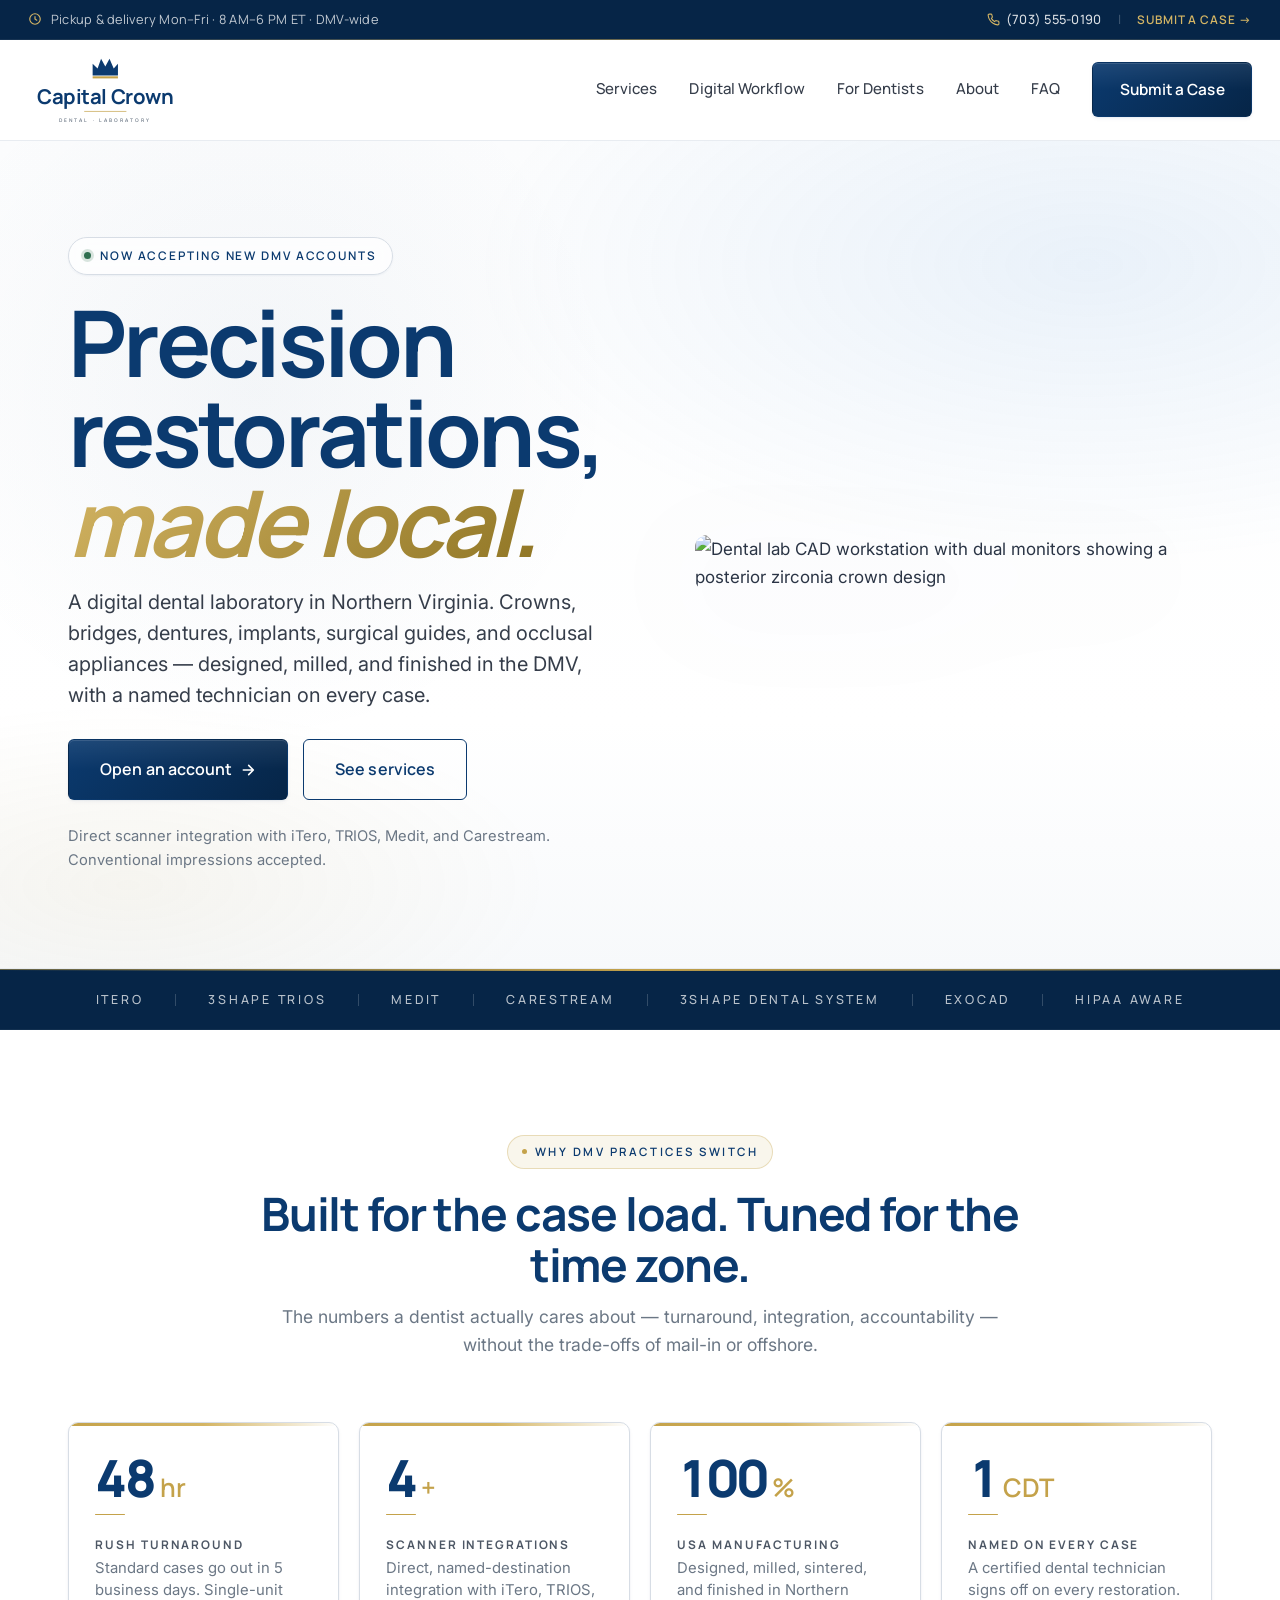
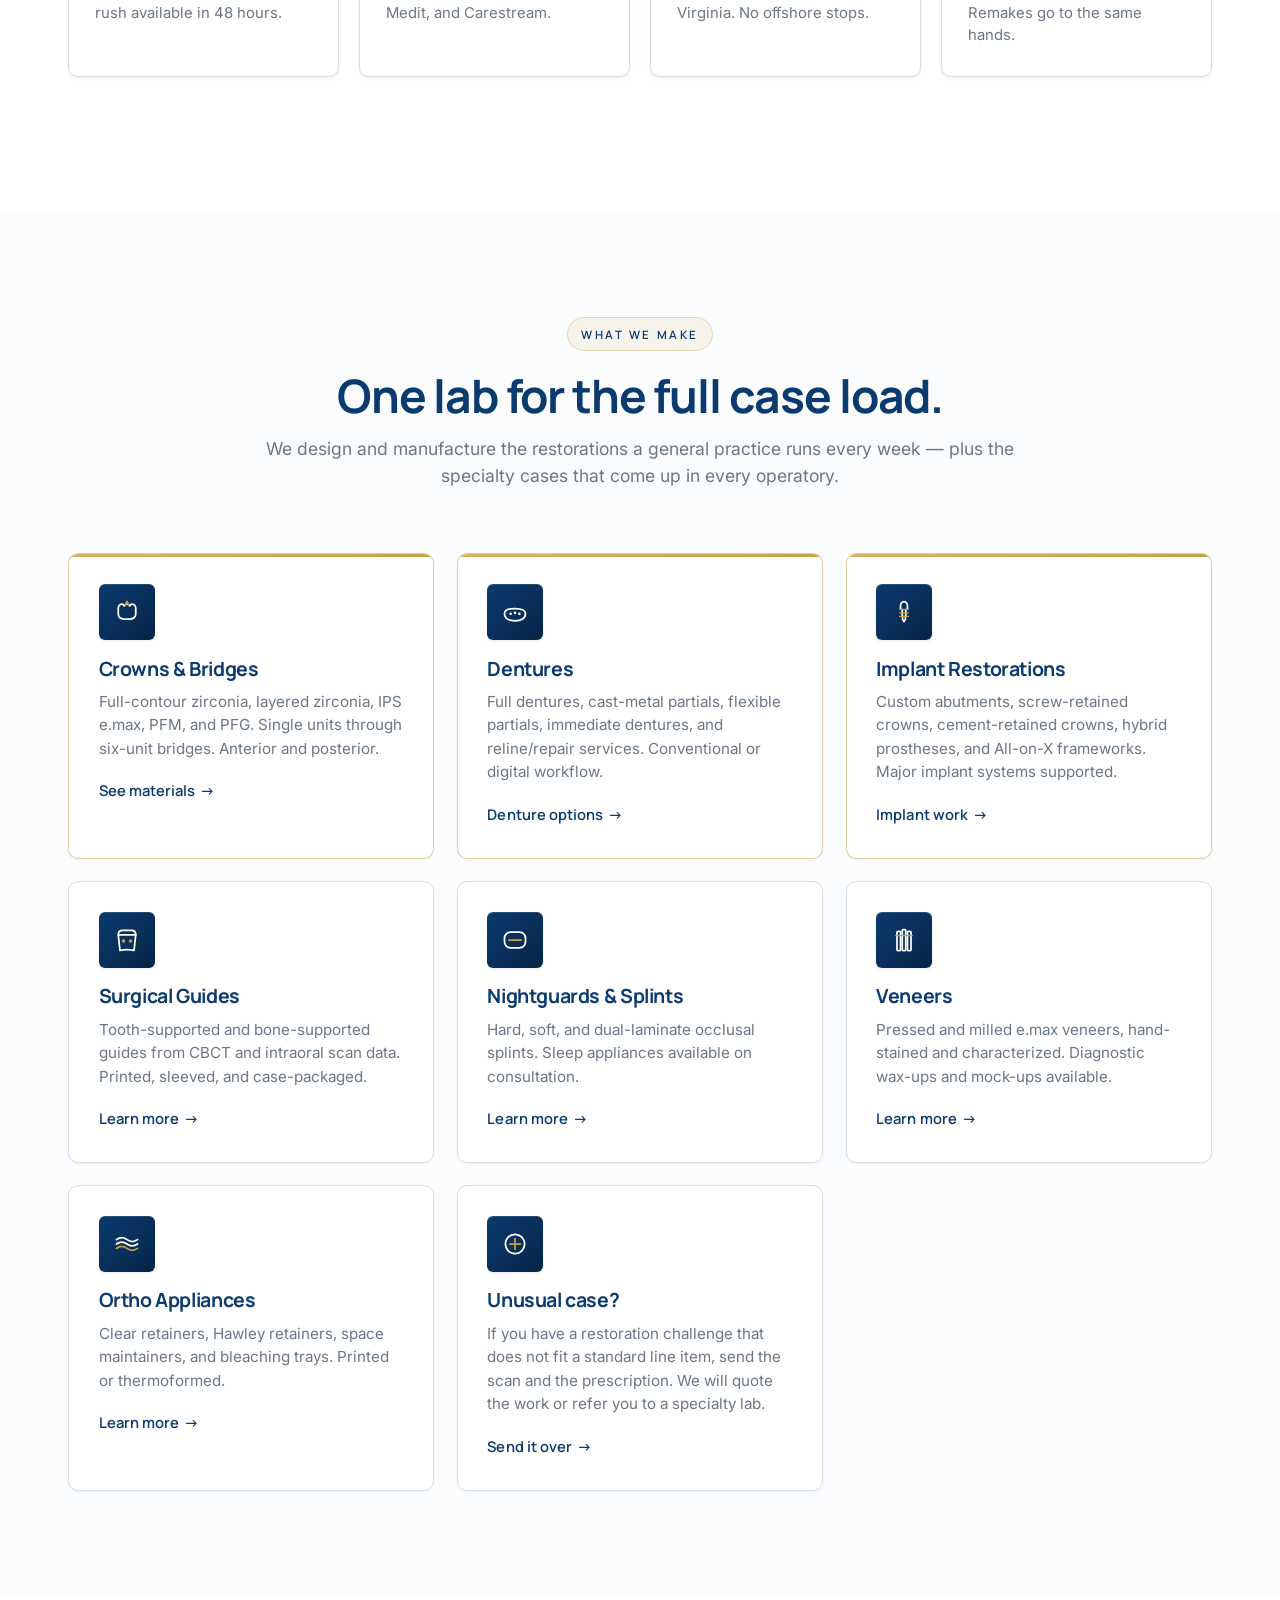
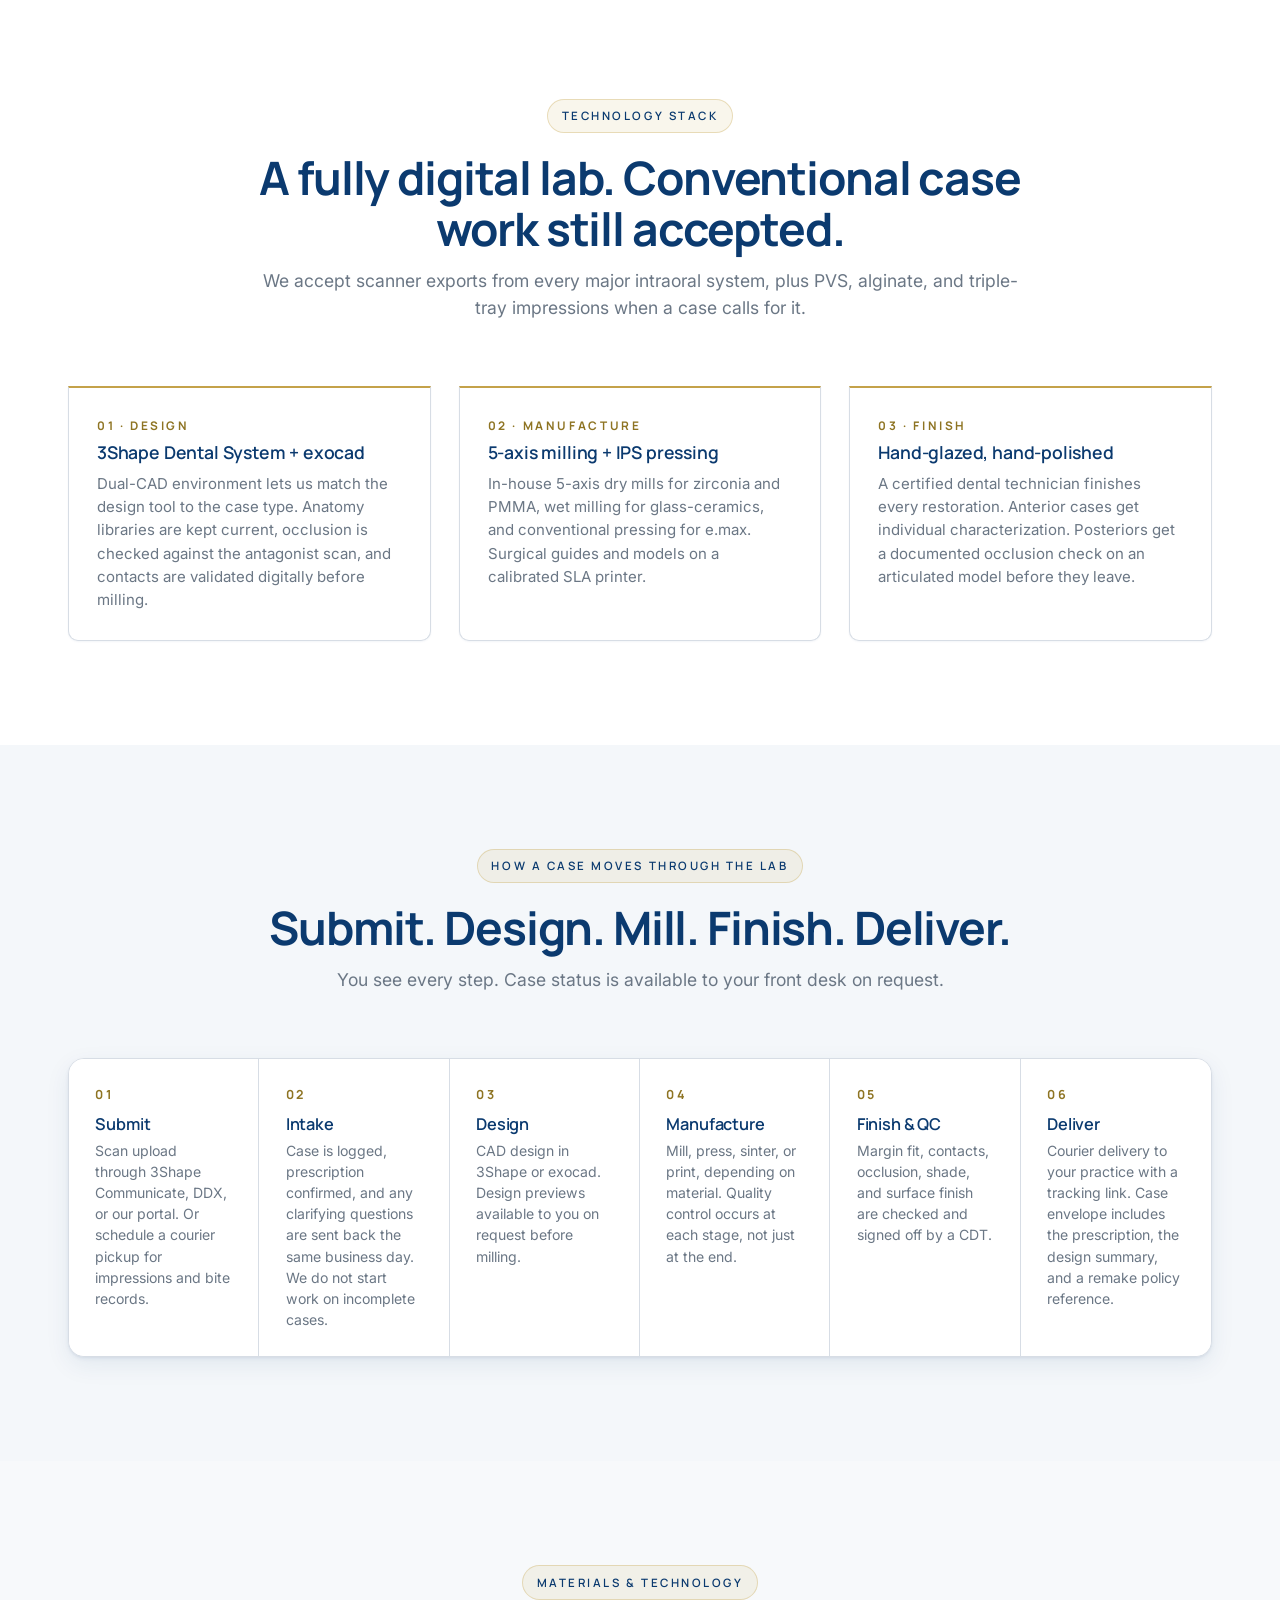
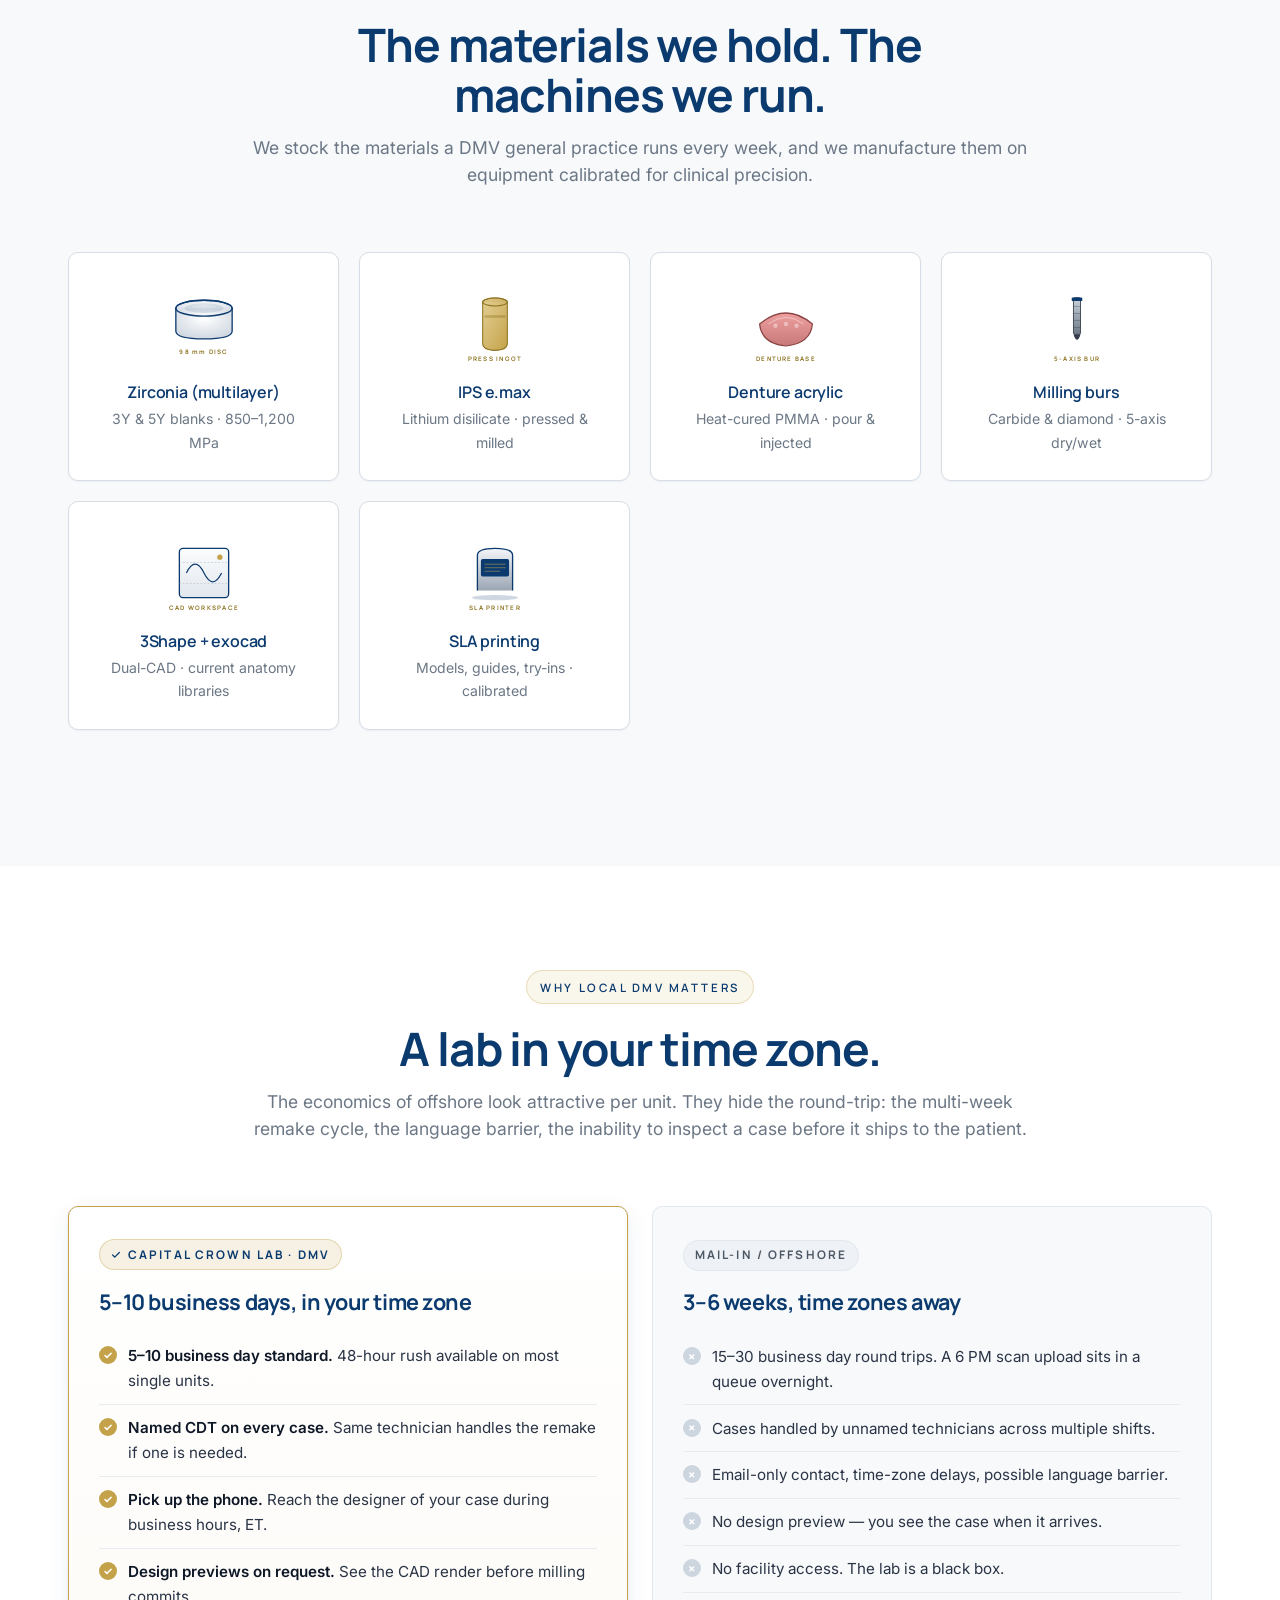
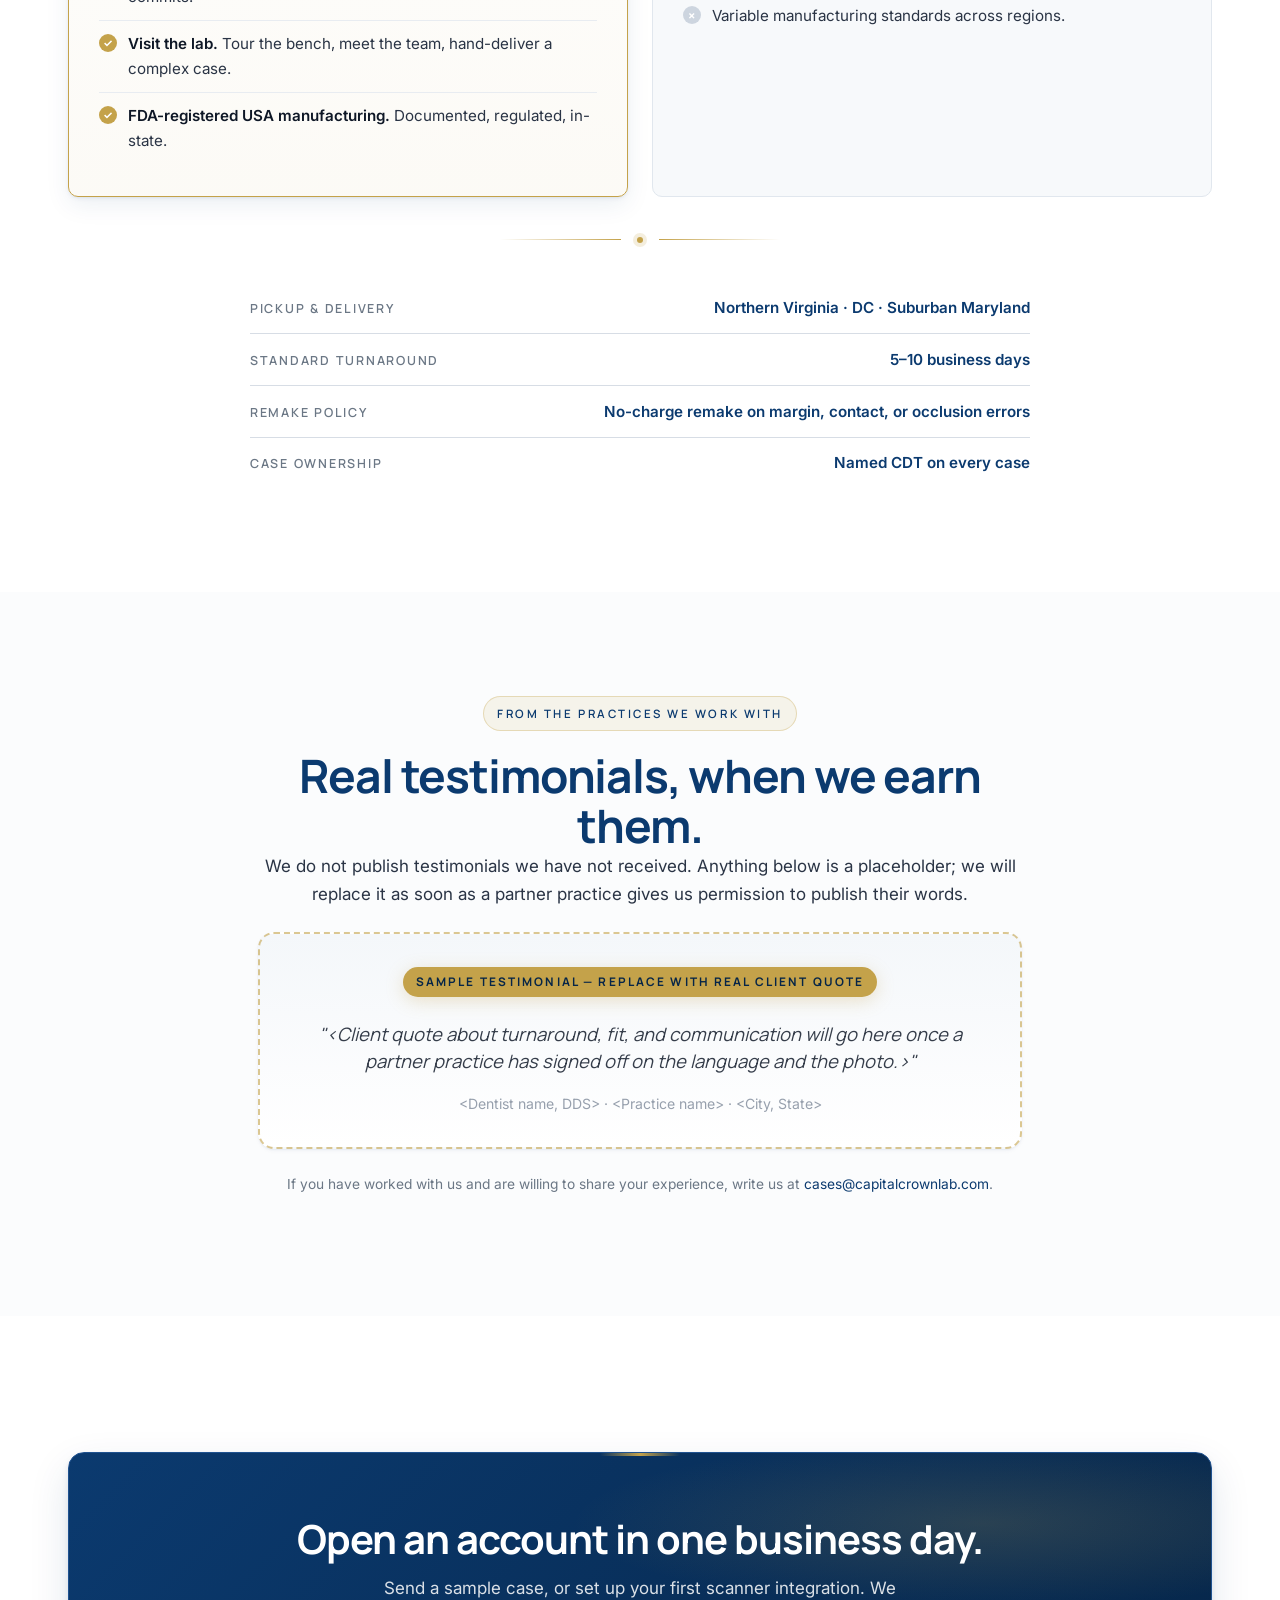
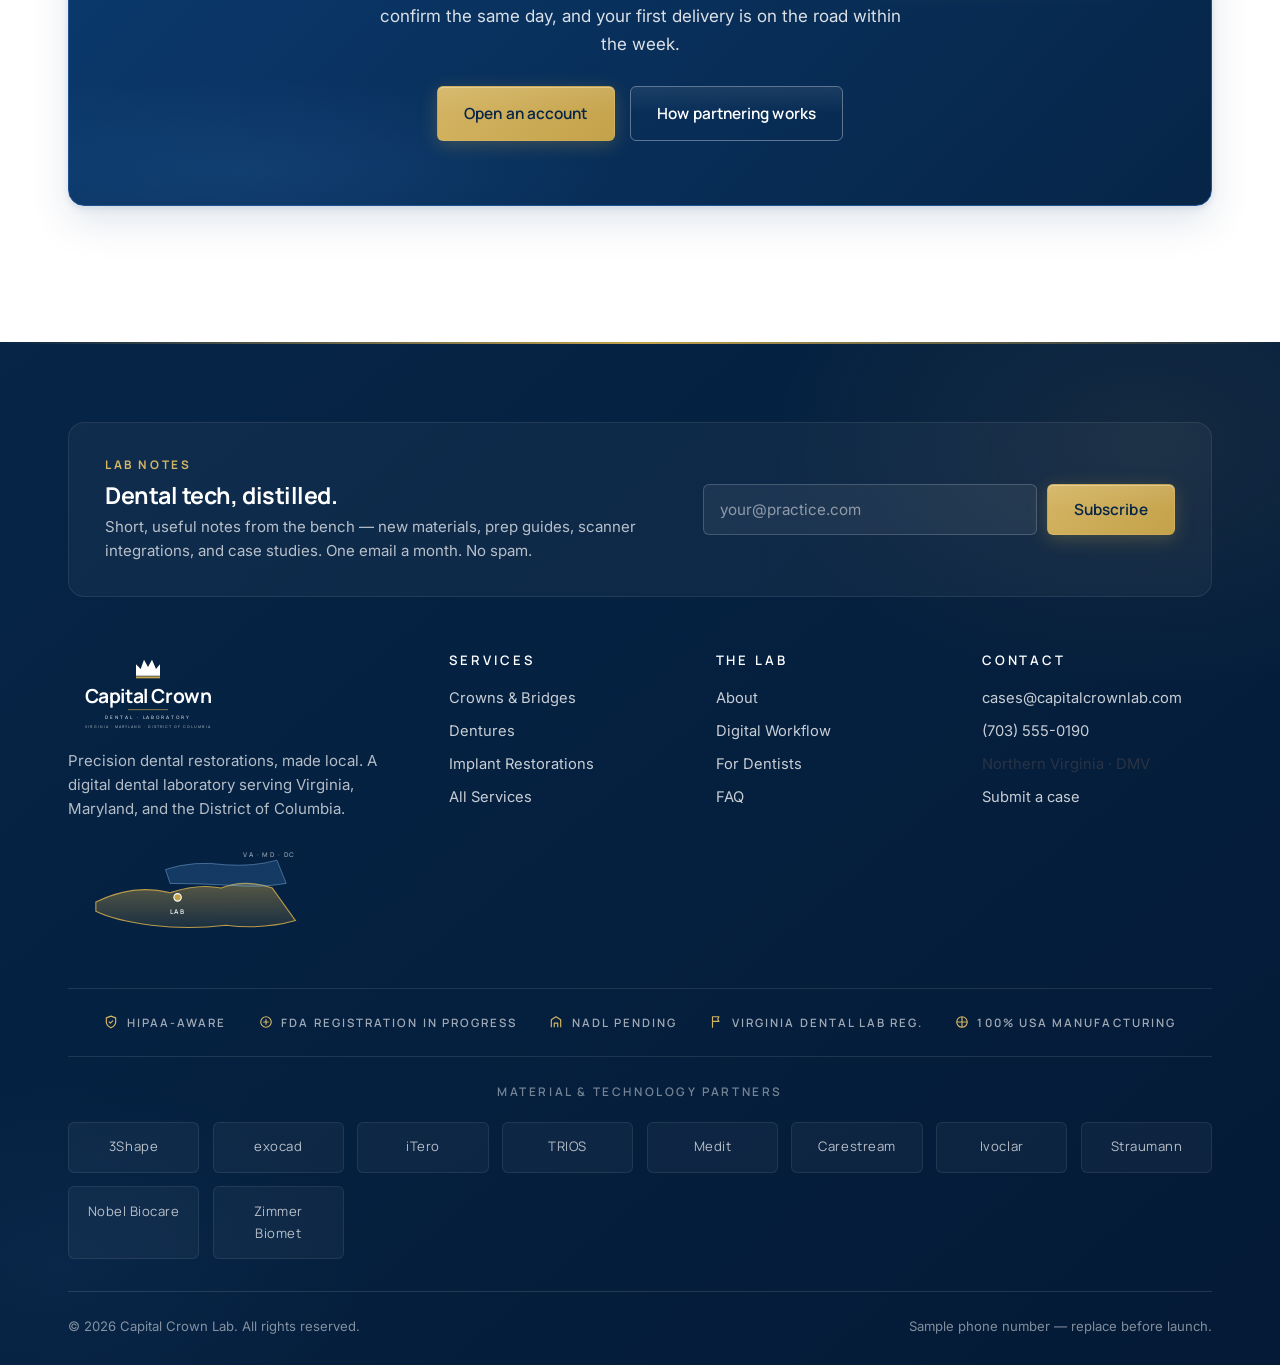
==== commit 055c8055: "Add files via upload" ====
--- a/index.html
+++ b/index.html
@@ -16,12 +16,12 @@
   <meta property="og:site_name" content="Capital Crown Lab" />
   <meta property="og:title" content="Capital Crown Lab — Precision restorations, made local." />
   <meta property="og:description" content="A DMV-based digital dental laboratory for crowns, bridges, dentures, and implant restorations. Direct scanner integration. Local pickup and delivery." />
-  <meta property="og:image" content="https://capitalcrownlab.com/images/og-image.jpg" />
+  <meta property="og:image" content="https://capitalcrownlab.com/images/og-image.jpeg" />
 
   <meta name="twitter:card" content="summary_large_image" />
   <meta name="twitter:title" content="Capital Crown Lab — DMV Digital Dental Laboratory" />
   <meta name="twitter:description" content="Crowns, bridges, dentures, implant restorations. Local pickup and delivery across Virginia, Maryland, and DC." />
-  <meta name="twitter:image" content="https://capitalcrownlab.com/images/og-image.jpg" />
+  <meta name="twitter:image" content="https://capitalcrownlab.com/images/og-image.jpeg" />
 
   <link rel="icon" type="image/svg+xml" href="data:image/svg+xml,%3Csvg xmlns='http://www.w3.org/2000/svg' viewBox='0 0 64 64'%3E%3Crect width='64' height='64' rx='12' fill='%230B3A6F'/%3E%3Cpath d='M12 44 L12 22 L21 32 L26 12 L32 28 L38 12 L43 32 L52 22 L52 44 Z' fill='%23FFFFFF'/%3E%3Crect x='12' y='46' width='40' height='5' fill='%23C4A24A'/%3E%3C/svg%3E" />
 
@@ -126,147 +126,7 @@
       </div>
       <div>
         <!-- HERO ILLUSTRATION: stylized dental crown in CAD cross-section -->
-        <svg class="hero-illustration" viewBox="0 0 720 540" role="img" aria-label="Digital crown design illustration">
-          <defs>
-            <linearGradient id="heroBg" x1="0" y1="0" x2="1" y2="1">
-              <stop offset="0" stop-color="#FBFCFD"/>
-              <stop offset="1" stop-color="#EEF2F6"/>
-            </linearGradient>
-            <linearGradient id="crownGrad" x1="0" y1="0" x2="0" y2="1">
-              <stop offset="0" stop-color="#FFFFFF"/>
-              <stop offset="0.45" stop-color="#F4F7FA"/>
-              <stop offset="1" stop-color="#D7DDE5"/>
-            </linearGradient>
-            <linearGradient id="crownEdge" x1="0" y1="0" x2="0" y2="1">
-              <stop offset="0" stop-color="#1F5290"/>
-              <stop offset="1" stop-color="#0B3A6F"/>
-            </linearGradient>
-            <linearGradient id="goldRule" x1="0" y1="0" x2="1" y2="0">
-              <stop offset="0" stop-color="#C4A24A" stop-opacity="0"/>
-              <stop offset="0.3" stop-color="#C4A24A"/>
-              <stop offset="0.7" stop-color="#D4B564"/>
-              <stop offset="1" stop-color="#C4A24A" stop-opacity="0"/>
-            </linearGradient>
-            <radialGradient id="bgGlow" cx="0.8" cy="0.2" r="0.7">
-              <stop offset="0" stop-color="#4A90D9" stop-opacity="0.16"/>
-              <stop offset="1" stop-color="#4A90D9" stop-opacity="0"/>
-            </radialGradient>
-            <radialGradient id="goldGlow" cx="0.15" cy="0.85" r="0.5">
-              <stop offset="0" stop-color="#C4A24A" stop-opacity="0.18"/>
-              <stop offset="1" stop-color="#C4A24A" stop-opacity="0"/>
-            </radialGradient>
-            <pattern id="dotgrid" width="16" height="16" patternUnits="userSpaceOnUse">
-              <circle cx="1" cy="1" r="1" fill="#D7DDE5"/>
-            </pattern>
-            <filter id="softShadow" x="-20%" y="-20%" width="140%" height="140%">
-              <feGaussianBlur in="SourceAlpha" stdDeviation="6"/>
-              <feOffset dx="0" dy="8" result="offsetblur"/>
-              <feComponentTransfer><feFuncA type="linear" slope="0.25"/></feComponentTransfer>
-              <feMerge><feMergeNode/><feMergeNode in="SourceGraphic"/></feMerge>
-            </filter>
-          </defs>
-
-          <!-- background panel -->
-          <rect x="0" y="0" width="720" height="540" fill="url(#heroBg)" rx="16"/>
-          <rect x="0" y="0" width="720" height="540" fill="url(#bgGlow)" rx="16"/>
-          <rect x="0" y="0" width="720" height="540" fill="url(#goldGlow)" rx="16"/>
-
-          <!-- CAD grid backdrop (subtle dot grid in a viewport) -->
-          <rect x="40" y="56" width="640" height="428" fill="url(#dotgrid)" opacity="0.55" rx="10"/>
-
-          <!-- top-left tool palette -->
-          <g transform="translate(58,76)" opacity="0.85">
-            <rect x="0" y="0" width="170" height="34" rx="6" fill="#FFFFFF" stroke="#D7DDE5" stroke-width="1"/>
-            <circle cx="15" cy="17" r="5" fill="#0B3A6F"/>
-            <rect x="28" y="11" width="60" height="12" rx="3" fill="#E1E7EE"/>
-            <rect x="96" y="11" width="60" height="12" rx="3" fill="#EEF2F6"/>
-          </g>
-
-          <!-- top-right ruler axes -->
-          <g transform="translate(640,76)" opacity="0.6">
-            <line x1="0" y1="0" x2="0" y2="20" stroke="#0B3A6F" stroke-width="1.2"/>
-            <line x1="-20" y1="0" x2="0" y2="0" stroke="#0B3A6F" stroke-width="1.2"/>
-            <line x1="-6" y1="6" x2="-6" y2="20" stroke="#0B3A6F" stroke-width="0.7"/>
-            <line x1="-12" y1="12" x2="-12" y2="20" stroke="#0B3A6F" stroke-width="0.7"/>
-            <line x1="-6" y1="6" x2="-20" y2="6" stroke="#0B3A6F" stroke-width="0.7"/>
-            <line x1="-12" y1="12" x2="-20" y2="12" stroke="#0B3A6F" stroke-width="0.7"/>
-            <text x="-26" y="32" font-family="Manrope,Inter,sans-serif" font-size="9" fill="#6B7785" letter-spacing="0.16em">Z &middot; X</text>
-          </g>
-
-          <!-- main crown — isometric cross-section -->
-          <g transform="translate(360,280)" filter="url(#softShadow)">
-            <!-- Crown body — molar in cross-section -->
-            <g>
-              <!-- Occlusal table (top with cusps) -->
-              <path d="M-130 -60 Q-135 -90 -112 -98 Q-92 -103 -82 -86 L-66 -110 L-50 -86 L-30 -110 L-10 -86 L10 -110 L30 -86 L50 -110 L66 -86 L82 -110 Q92 -103 112 -98 Q135 -90 130 -60 Q132 -10 110 30 L-110 30 Q-132 -10 -130 -60 Z"
-                    fill="url(#crownGrad)" stroke="url(#crownEdge)" stroke-width="2.5" stroke-linejoin="round"/>
-              <!-- Axial walls and pulpal chamber -->
-              <path d="M-110 30 Q-118 90 -96 130 Q-50 160 0 160 Q50 160 96 130 Q118 90 110 30"
-                    fill="#FBFCFD" stroke="url(#crownEdge)" stroke-width="2.5" stroke-linejoin="round"/>
-              <!-- Inner cavity (cement space) -->
-              <path d="M-78 -30 Q-82 30 -64 70 Q-30 100 0 100 Q30 100 64 70 Q82 30 78 -30 Q60 -40 30 -38 L10 -50 L-10 -50 L-30 -38 Q-60 -40 -78 -30 Z"
-                    fill="#EEF2F6" stroke="#9BA5B4" stroke-width="1" stroke-dasharray="3 3" opacity="0.85"/>
-              <!-- gold cusp highlight -->
-              <path d="M-22 -78 L-10 -100 L2 -78 L-10 -64 Z" fill="#C4A24A" opacity="0.92"/>
-              <path d="M22 -78 L34 -100 L46 -78 L34 -64 Z" fill="#D4B564" opacity="0.75"/>
-              <!-- contact-point indicators (left & right) -->
-              <circle cx="-130" cy="-22" r="5" fill="#FFFFFF" stroke="#C4A24A" stroke-width="2"/>
-              <circle cx="-130" cy="-22" r="1.8" fill="#C4A24A"/>
-              <circle cx="130" cy="-22" r="5" fill="#FFFFFF" stroke="#C4A24A" stroke-width="2"/>
-              <circle cx="130" cy="-22" r="1.8" fill="#C4A24A"/>
-              <!-- margin line (gold, traced around base) -->
-              <path d="M-96 130 Q-50 160 0 160 Q50 160 96 130" fill="none" stroke="#C4A24A" stroke-width="2"/>
-              <!-- thin internal CAD wireframe -->
-              <path d="M-130 -60 Q0 -50 130 -60" fill="none" stroke="#1F5290" stroke-width="0.8" opacity="0.45" stroke-dasharray="2 4"/>
-              <path d="M-110 30 Q0 38 110 30" fill="none" stroke="#1F5290" stroke-width="0.8" opacity="0.45" stroke-dasharray="2 4"/>
-            </g>
-          </g>
-
-          <!-- Annotation: margin line -->
-          <g transform="translate(220,420)">
-            <line x1="0" y1="0" x2="64" y2="-28" stroke="#C4A24A" stroke-width="1.3"/>
-            <circle cx="0" cy="0" r="3.5" fill="#C4A24A"/>
-            <rect x="-122" y="6" width="120" height="34" rx="5" fill="#FFFFFF" stroke="#C4A24A" stroke-width="1"/>
-            <text x="-112" y="22" font-family="Manrope,Inter,sans-serif" font-size="9" fill="#8E7423" font-weight="700" letter-spacing="0.18em">MARGIN LINE</text>
-            <text x="-112" y="34" font-family="Inter,sans-serif" font-size="9" fill="#6B7785">0.5 mm chamfer</text>
-          </g>
-
-          <!-- Annotation: contact point -->
-          <g transform="translate(510,260)">
-            <line x1="0" y1="0" x2="-30" y2="-2" stroke="#C4A24A" stroke-width="1.3"/>
-            <rect x="0" y="-16" width="142" height="34" rx="5" fill="#FFFFFF" stroke="#C4A24A" stroke-width="1"/>
-            <text x="10" y="0" font-family="Manrope,Inter,sans-serif" font-size="9" fill="#8E7423" font-weight="700" letter-spacing="0.18em">CONTACT POINT</text>
-            <text x="10" y="12" font-family="Inter,sans-serif" font-size="9" fill="#6B7785">Validated digitally</text>
-          </g>
-
-          <!-- Annotation: material spec -->
-          <g transform="translate(120,180)">
-            <line x1="100" y1="20" x2="160" y2="60" stroke="#1F5290" stroke-width="1"/>
-            <rect x="0" y="0" width="124" height="48" rx="6" fill="#0B3A6F"/>
-            <text x="12" y="18" font-family="Manrope,sans-serif" font-size="8" fill="#C4A24A" font-weight="700" letter-spacing="0.22em">MATERIAL</text>
-            <text x="12" y="32" font-family="Manrope,sans-serif" font-size="12" fill="#FFFFFF" font-weight="700">Zirconia 3Y-TZP</text>
-            <text x="12" y="43" font-family="Inter,sans-serif" font-size="8" fill="rgba(255,255,255,0.65)">1,200 MPa &middot; multilayer</text>
-          </g>
-
-          <!-- bottom-left CAD step indicator -->
-          <g transform="translate(58,430)">
-            <rect x="0" y="0" width="218" height="42" rx="6" fill="#FFFFFF" stroke="#D7DDE5" stroke-width="1"/>
-            <circle cx="18" cy="21" r="9" fill="#C4A24A"/>
-            <text x="18" y="25" font-family="Manrope,sans-serif" font-size="11" fill="#FFFFFF" font-weight="800" text-anchor="middle">03</text>
-            <text x="38" y="18" font-family="Manrope,sans-serif" font-size="9" fill="#8E7423" font-weight="700" letter-spacing="0.18em">CAD DESIGN</text>
-            <text x="38" y="32" font-family="Inter,sans-serif" font-size="11" fill="#0B3A6F" font-weight="600">3Shape Dental System</text>
-          </g>
-
-          <!-- bottom-right turnaround chip -->
-          <g transform="translate(486,430)">
-            <rect x="0" y="0" width="172" height="42" rx="6" fill="#0B3A6F"/>
-            <text x="14" y="18" font-family="Manrope,sans-serif" font-size="9" fill="#C4A24A" font-weight="700" letter-spacing="0.18em">TURNAROUND</text>
-            <text x="14" y="34" font-family="Manrope,sans-serif" font-size="15" fill="#FFFFFF" font-weight="800">5 business days</text>
-          </g>
-
-          <!-- top gold rule across hero -->
-          <line x1="40" y1="48" x2="680" y2="48" stroke="url(#goldRule)" stroke-width="1.5"/>
-        </svg>
+        <img class="hero-illustration" src="images/hero-cad-workstation.jpeg" alt="Dental lab CAD workstation with dual monitors showing a posterior zirconia crown design" loading="eager" decoding="async" style="width:100%; height:auto; display:block; border-radius:12px;" />
       </div>
     </div>
   </div>
